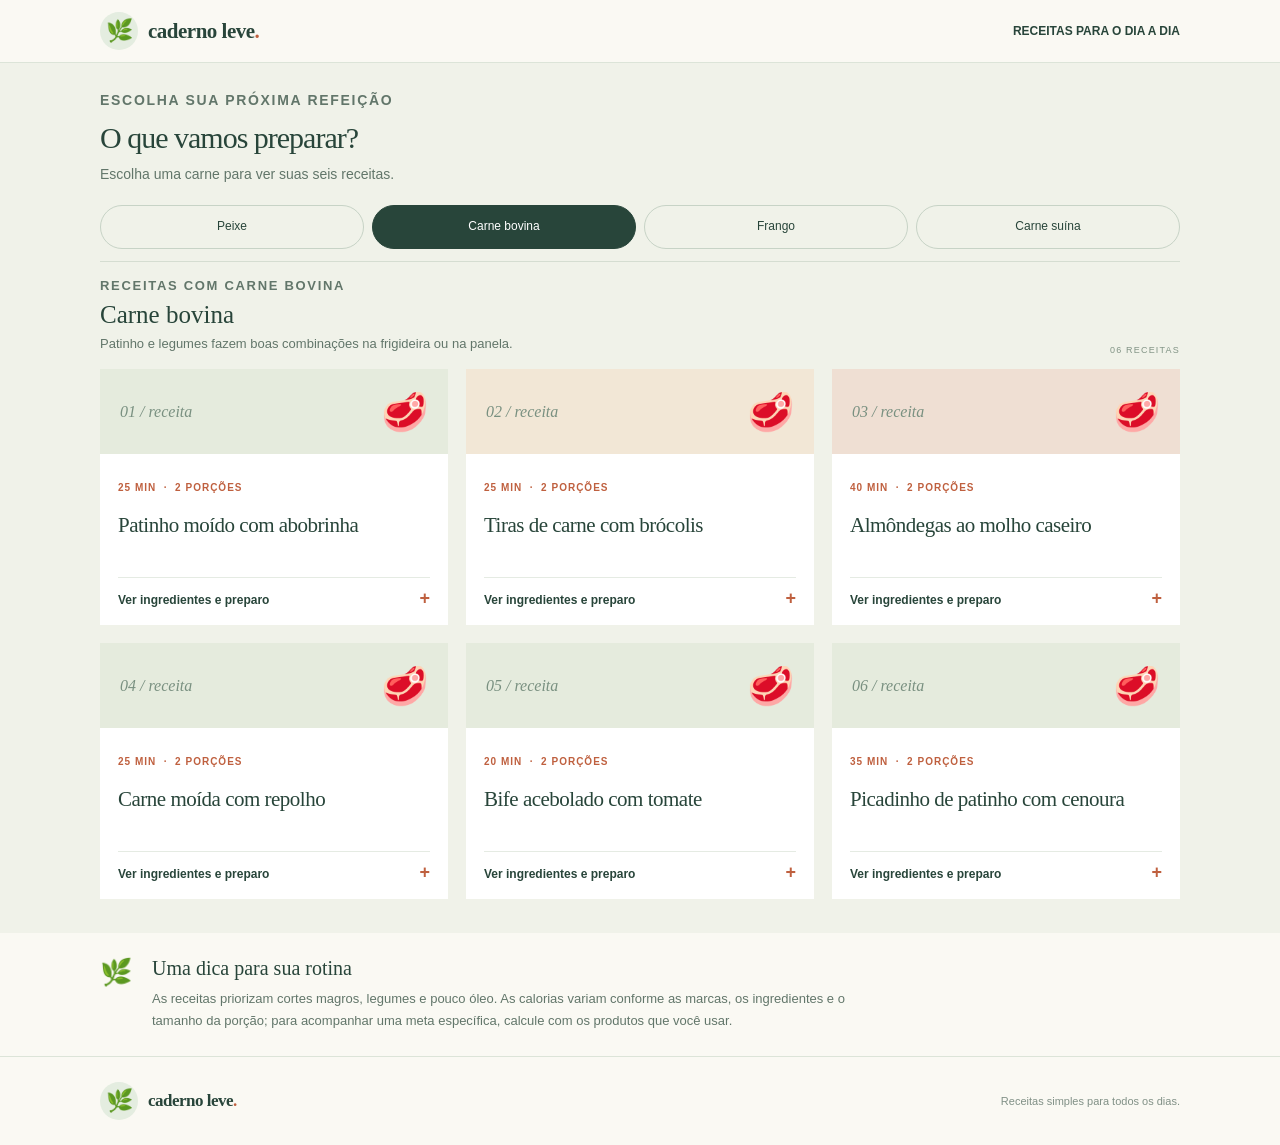
==== boi.html @ a043e78c "Add files via upload" ====
<!DOCTYPE html>
<html lang="pt-BR">

<head>
    <meta charset="UTF-8">
    <meta name="viewport" content="width=device-width, initial-scale=1">
    <meta name="description" content="Receitas simples e mais leves com carne bovina.">
    <title>Carne bovina | Caderno Leve</title>
    <link rel="stylesheet" href="style.css">
</head>

<body>
    <header class="top">
        <div class="wrap top-inner"><a class="brand" href="index.html"><span class="brand-mark"
                    aria-hidden="true">🌿</span><span>caderno leve<span class="brand-dot">.</span></span></a><span
                class="top-link">RECEITAS PARA O DIA A DIA</span></div>
    </header>
    <main>
        <section class="recipes" id="receitas">
            <div class="wrap">
                <div class="heading-row">
                    <div>
                        <p class="eyebrow">ESCOLHA SUA PRÓXIMA REFEIÇÃO</p>
                        <h2>O que vamos preparar?</h2>
                        <p>Escolha uma carne para ver suas seis receitas.</p>
                    </div>
                </div>
                <nav class="category-nav" aria-label="Categorias de receitas"><a href="index.html">Peixe</a><a
                        href="boi.html" class="active" aria-current="page">Carne bovina</a><a
                        href="frango.html">Frango</a><a href="porco.html">Carne suína</a></nav>
                <div class="category-title">
                    <div>
                        <p class="eyebrow">RECEITAS COM CARNE BOVINA</p>
                        <h3>Carne bovina</h3>
                        <p>Patinho e legumes fazem boas combinações na frigideira ou na panela.</p>
                    </div><small>06 RECEITAS</small>
                </div>
                <div class="grid" id="recipe-grid">
                    <article class="card">
                        <div class="card-visual" aria-hidden="true"><span>01 / receita</span><span>🥩</span></div>
                        <div class="card-content">
                            <p class="meta">25 MIN &nbsp;·&nbsp; 2 PORÇÕES</p>
                            <h4>Patinho moído com abobrinha</h4>
                            <details>
                                <summary>Ver ingredientes e preparo</summary>
                                <div class="detail"><b>Ingredientes</b>
                                    <ul>
                                        <li>300 g de patinho moído</li>
                                        <li>200 g de abobrinha em cubos</li>
                                        <li>100 g de tomate picado</li>
                                        <li>50 g de cebola picada</li>
                                        <li>5 ml de azeite</li>
                                        <li>Alho, sal e cheiro-verde a gosto</li>
                                    </ul><b>Modo de preparo</b>
                                    <p>Refogue cebola e alho no azeite. Adicione a carne e cozinhe até perder a cor
                                        rosada. Junte o tomate e a abobrinha e cozinhe até os legumes ficarem macios.
                                        Finalize com cheiro-verde.</p>
                                </div>
                            </details>
                        </div>
                    </article>
                    <article class="card">
                        <div class="card-visual" aria-hidden="true"><span>02 / receita</span><span>🥩</span></div>
                        <div class="card-content">
                            <p class="meta">25 MIN &nbsp;·&nbsp; 2 PORÇÕES</p>
                            <h4>Tiras de carne com brócolis</h4>
                            <details>
                                <summary>Ver ingredientes e preparo</summary>
                                <div class="detail"><b>Ingredientes</b>
                                    <ul>
                                        <li>300 g de patinho em tiras</li>
                                        <li>200 g de brócolis em floretes</li>
                                        <li>80 g de cebola em tiras</li>
                                        <li>5 ml de azeite</li>
                                        <li>Alho, sal e pimenta a gosto</li>
                                    </ul><b>Modo de preparo</b>
                                    <p>Cozinhe o brócolis rapidamente até ficar macio. Aqueça o azeite e doure a carne
                                        com a cebola e o alho. Junte o brócolis e mexa até tudo aquecer.</p>
                                </div>
                            </details>
                        </div>
                    </article>
                    <article class="card">
                        <div class="card-visual" aria-hidden="true"><span>03 / receita</span><span>🥩</span></div>
                        <div class="card-content">
                            <p class="meta">40 MIN &nbsp;·&nbsp; 2 PORÇÕES</p>
                            <h4>Almôndegas ao molho caseiro</h4>
                            <details>
                                <summary>Ver ingredientes e preparo</summary>
                                <div class="detail"><b>Ingredientes</b>
                                    <ul>
                                        <li>300 g de patinho moído</li>
                                        <li>1 ovo pequeno</li>
                                        <li>20 g de aveia em flocos finos</li>
                                        <li>200 g de tomate picado</li>
                                        <li>50 g de cebola picada</li>
                                        <li>Alho, sal e ervas a gosto</li>
                                    </ul><b>Modo de preparo</b>
                                    <p>Misture carne, ovo, aveia e temperos; modele as almôndegas. Asse a 200 °C por
                                        cerca de 20 a 25 minutos, até estarem cozidas por dentro. Cozinhe tomate, cebola
                                        e alho com um pouco de água para formar um molho e sirva sobre as almôndegas.
                                    </p>
                                </div>
                            </details>
                        </div>
                    </article>
                    <article class="card">
                        <div class="card-visual" aria-hidden="true"><span>04 / receita</span><span>🥩</span></div>
                        <div class="card-content">
                            <p class="meta">25 MIN &nbsp;·&nbsp; 2 PORÇÕES</p>
                            <h4>Carne moída com repolho</h4>
                            <details>
                                <summary>Ver ingredientes e preparo</summary>
                                <div class="detail"><b>Ingredientes</b>
                                    <ul>
                                        <li>300 g de patinho moído</li>
                                        <li>200 g de repolho fatiado</li>
                                        <li>100 g de tomate picado</li>
                                        <li>50 g de cebola</li>
                                        <li>5 ml de azeite</li>
                                        <li>Alho, sal e pimenta a gosto</li>
                                    </ul><b>Modo de preparo</b>
                                    <p>Refogue a cebola e o alho no azeite. Adicione a carne e cozinhe até perder a cor
                                        rosada. Junte o tomate e o repolho e cozinhe até amaciar.</p>
                                </div>
                            </details>
                        </div>
                    </article>
                    <article class="card">
                        <div class="card-visual" aria-hidden="true"><span>05 / receita</span><span>🥩</span></div>
                        <div class="card-content">
                            <p class="meta">20 MIN &nbsp;·&nbsp; 2 PORÇÕES</p>
                            <h4>Bife acebolado com tomate</h4>
                            <details>
                                <summary>Ver ingredientes e preparo</summary>
                                <div class="detail"><b>Ingredientes</b>
                                    <ul>
                                        <li>300 g de patinho em bifes finos</li>
                                        <li>100 g de cebola em rodelas</li>
                                        <li>150 g de tomate em rodelas</li>
                                        <li>5 ml de azeite</li>
                                        <li>Alho, sal e pimenta a gosto</li>
                                    </ul><b>Modo de preparo</b>
                                    <p>Tempere os bifes e doure-os em frigideira com o azeite. Retire, refogue a cebola
                                        e o tomate na mesma frigideira e sirva sobre a carne.</p>
                                </div>
                            </details>
                        </div>
                    </article>
                    <article class="card">
                        <div class="card-visual" aria-hidden="true"><span>06 / receita</span><span>🥩</span></div>
                        <div class="card-content">
                            <p class="meta">35 MIN &nbsp;·&nbsp; 2 PORÇÕES</p>
                            <h4>Picadinho de patinho com cenoura</h4>
                            <details>
                                <summary>Ver ingredientes e preparo</summary>
                                <div class="detail"><b>Ingredientes</b>
                                    <ul>
                                        <li>300 g de patinho em cubos pequenos</li>
                                        <li>200 g de cenoura em cubos</li>
                                        <li>100 g de tomate picado</li>
                                        <li>50 g de cebola</li>
                                        <li>5 ml de azeite</li>
                                        <li>Alho, sal e cheiro-verde a gosto</li>
                                    </ul><b>Modo de preparo</b>
                                    <p>Refogue a cebola e o alho no azeite e doure a carne. Junte o tomate, a cenoura e
                                        água suficiente para cozinhar. Tampe e cozinhe até a carne e a cenoura ficarem
                                        macias; finalize com cheiro-verde.</p>
                                </div>
                            </details>
                        </div>
                    </article>
                </div>
            </div>
        </section>
        <section class="wrap tip">
            <div class="tip-icon" aria-hidden="true">🌿</div>
            <div>
                <h3>Uma dica para sua rotina</h3>
                <p>As receitas priorizam cortes magros, legumes e pouco óleo. As calorias variam conforme as marcas, os
                    ingredientes e o tamanho da porção; para acompanhar uma meta específica, calcule com os produtos que
                    você usar.</p>
            </div>
        </section>
    </main>
    <footer>
        <div class="wrap foot"><a class="brand" href="index.html"><span class="brand-mark"
                    aria-hidden="true">🌿</span><span>caderno leve<span class="brand-dot">.</span></span></a>
            <p>Receitas simples para todos os dias.</p>
        </div>
    </footer>
</body>

</html>
---- style.css ----
:root {
    --ink: #28453a;
    --sub: #62766a;
    --paper: #faf9f3;
    --cream: #f0f2e9;
    --orange: #bf603f;
    --line: #dce4d8
}

* {
    box-sizing: border-box
}

html {
    scroll-behavior: smooth
}

body {
    margin: 0;
    background: var(--paper);
    color: var(--ink);
    font-family: Arial, sans-serif
}

a {
    color: inherit;
    text-decoration: none
}

.wrap {
    width: min(1080px, calc(100% - 40px));
    margin: auto
}

.top {
    border-bottom: 1px solid var(--line)
}

.top-inner {
    min-height: 76px;
    display: flex;
    justify-content: space-between;
    align-items: center;
    gap: 20px
}

.brand {
    display: flex;
    align-items: center;
    gap: 10px;
    font: bold 21px Georgia, serif;
    letter-spacing: -.5px
}

.brand-mark {
    display: grid;
    place-items: center;
    width: 38px;
    height: 38px;
    background: #e4ede0;
    color: #426c54;
    border-radius: 50%;
    font: 22px Georgia
}

.brand-dot {
    color: var(--orange)
}

.top-link {
    font-size: 12px;
    font-weight: bold
}

.hero {
    display: grid;
    grid-template-columns: 1.15fr .85fr;
    align-items: center;
    gap: 50px;
    padding: 65px 0
}

.eyebrow {
    color: var(--orange);
    font-weight: bold;
    letter-spacing: 1.7px;
    font-size: 10px
}

.hero h1 {
    font: normal clamp(43px, 5vw, 65px)/1.08 Georgia, serif;
    letter-spacing: -2px;
    margin: 20px 0
}

.hero h1 em {
    color: var(--orange);
    font-weight: normal
}

.hero p:not(.eyebrow) {
    color: var(--sub);
    font-size: 15px;
    line-height: 1.8;
    max-width: 460px
}

.hero-link {
    display: inline-block;
    background: var(--ink);
    color: white;
    padding: 16px 19px;
    margin-top: 16px;
    font-weight: bold;
    font-size: 12px
}

.hero-art {
    background: #e5ece0;
    min-height: 270px;
    display: flex;
    flex-direction: column;
    align-items: center;
    justify-content: center;
    position: relative
}

.hero-art span {
    font-size: 80px
}

.hero-art p {
    font: italic 18px Georgia, serif !important;
    color: var(--ink) !important
}

.hero-art small {
    position: absolute;
    top: 19px;
    left: 20px;
    font-size: 9px;
    letter-spacing: 1.2px;
    color: #718477
}

.recipes {
    background: var(--cream);
    padding: 65px 0 80px
}

.heading-row {
    display: flex;
    justify-content: space-between;
    align-items: end;
    gap: 20px
}

.heading-row h2 {
    font: normal 38px Georgia, serif;
    letter-spacing: -1px;
    margin: 14px 0
}

.heading-row p {
    color: var(--sub);
    font-size: 14px;
    line-height: 1.7;
    margin: 0
}

.category-nav {
    display: flex;
    gap: 8px;
    flex-wrap: wrap;
    margin: 30px 0 35px
}

.category-nav a {
    padding: 12px 16px;
    border: 1px solid #c7d3c6;
    font-size: 12px;
    border-radius: 2px
}

.category-nav a:hover,
.category-nav a.active {
    background: var(--ink);
    color: #fff;
    border-color: var(--ink)
}

.category-title {
    border-top: 1px solid #d5ddd1;
    padding-top: 27px;
    display: flex;
    justify-content: space-between;
    gap: 20px;
    align-items: end;
    margin-bottom: 20px
}

.category-title h3 {
    font: normal 29px Georgia, serif;
    margin: 8px 0
}

.category-title p {
    font-size: 13px;
    color: var(--sub);
    margin: 0;
    line-height: 1.6
}

.category-title small {
    font-size: 9px;
    letter-spacing: 1.2px;
    color: #829486;
    white-space: nowrap
}

.grid {
    display: grid;
    grid-template-columns: repeat(3, 1fr);
    gap: 18px
}

.card {
    background: white;
    display: flex;
    flex-direction: column
}

.card-visual {
    height: 120px;
    background: #e5ebdd;
    display: flex;
    justify-content: space-between;
    align-items: center;
    padding: 20px
}

.card:nth-child(2) .card-visual {
    background: #f2e7d6
}

.card:nth-child(3) .card-visual {
    background: #efdfd3
}

.card-visual span:first-child {
    font: italic 16px Georgia;
    color: #799080
}

.card-visual span:last-child {
    font-size: 48px
}

.card-content {
    padding: 23px;
    display: flex;
    flex-direction: column;
    flex: 1
}

.meta {
    color: var(--orange);
    font-size: 10px;
    font-weight: bold;
    letter-spacing: 1px
}

.card h4 {
    font: normal 23px/1.2 Georgia, serif;
    letter-spacing: -.5px;
    margin: 15px 0 20px;
    min-height: 55px
}

.card details {
    border-top: 1px solid #e5ebe3;
    padding-top: 15px;
    margin-top: auto
}

.card summary {
    cursor: pointer;
    list-style: none;
    font-size: 12px;
    font-weight: bold
}

.card summary::-webkit-details-marker {
    display: none
}

.card summary:after {
    content: ' +';
    float: right;
    color: var(--orange);
    font-size: 18px;
    line-height: 10px
}

.card details[open] summary:after {
    content: ' −'
}

.detail {
    font-size: 13px;
    line-height: 1.65;
    color: #62746a;
    padding-top: 18px
}

.detail b {
    color: var(--ink)
}

.detail ul {
    padding-left: 18px
}

.tip {
    padding: 48px 0;
    display: flex;
    gap: 20px;
    align-items: start
}

.tip-icon {
    font-size: 26px
}

.tip h3 {
    font: normal 25px Georgia;
    margin: 0 0 8px
}

.tip p {
    font-size: 13px;
    color: var(--sub);
    line-height: 1.7;
    margin: 0;
    max-width: 720px
}

footer {
    border-top: 1px solid var(--line)
}

.foot {
    padding: 25px 0;
    display: flex;
    align-items: center;
    justify-content: space-between;
    gap: 12px
}

.foot p {
    font-size: 11px;
    color: #809086
}

.foot .brand {
    font-size: 17px
}

a:focus-visible,
summary:focus-visible {
    outline: 3px solid var(--orange);
    outline-offset: 3px
}

@media(max-width:760px) {
    .hero {
        grid-template-columns: 1fr;
        gap: 24px;
        padding: 45px 0
    }

    .hero-art {
        min-height: 190px
    }

    .hero-art span {
        font-size: 58px
    }

    .grid {
        grid-template-columns: repeat(2, 1fr)
    }

    .heading-row h2 {
        font-size: 32px
    }
}

@media(max-width:520px) {
    .wrap {
        width: calc(100% - 32px)
    }

    .brand {
        font-size: 18px
    }

    .top-link {
        font-size: 11px
    }

    .hero h1 {
        font-size: 43px
    }

    .grid {
        grid-template-columns: 1fr
    }

    .card h4 {
        min-height: 0
    }

    .category-title small {
        display: none
    }

    .foot {
        align-items: start;
        flex-direction: column
    }

    .recipes {
        padding: 50px 0
    }
}

/* Navegação compacta: categorias e receitas ficam no começo da página. */
.recipes {
    padding: 26px 0 34px
}

.heading-row h2 {
    font-size: 30px;
    margin: 8px 0
}

.category-nav {
    margin: 18px 0 12px
}

.category-title {
    padding-top: 14px;
    margin-bottom: 14px
}

.category-title h3 {
    font-size: 25px;
    margin: 5px 0
}

.page-links {
    display: flex;
    justify-content: space-between;
    gap: 12px;
    margin: 0 0 14px;
    font-size: 11px;
    font-weight: bold
}

.page-links a {
    padding: 6px 0
}

.carousel-controls {
    display: flex;
    justify-content: flex-end;
    margin-bottom: 14px
}

.carousel-controls>div {
    display: flex;
    gap: 12px;
    align-items: center
}

.carousel-controls button {
    border: 1px solid #c7d3c6;
    background: #fff;
    color: var(--ink);
    padding: 10px 12px;
    cursor: pointer;
    font: 700 12px Arial, sans-serif
}

.carousel-controls button:hover:not(:disabled) {
    background: var(--ink);
    color: #fff
}

.carousel-controls button:disabled {
    opacity: .4;
    cursor: default
}

.carousel-controls span {
    font-size: 11px;
    color: var(--sub);
    min-width: 52px;
    text-align: center
}

.card[hidden] {
    display: none
}

.card-visual {
    height: 85px
}

.card-visual span:last-child {
    font-size: 38px
}

.card-content {
    padding: 18px
}

.card h4 {
    font-size: 21px;
    margin: 10px 0 16px;
    min-height: 48px
}

.tip {
    padding: 24px 0
}

.tip h3 {
    font-size: 20px
}

.top-inner {
    min-height: 62px
}

@media(max-width:520px) {
    .top-link {
        display: none
    }

    .recipes {
        padding: 20px 0 28px
    }

    .heading-row h2 {
        font-size: 27px
    }

    .category-nav {
        gap: 6px
    }

    .category-nav a {
        padding: 9px 11px
    }

    .carousel-controls {
        justify-content: flex-start
    }

    .card h4 {
        min-height: 0
    }

    .card-visual {
        height: 70px
    }

    .tip {
        padding: 20px 0
    }
}

/* Botões de categorias de tamanhos iguais em qualquer tela. */
.category-nav {
    display: grid;
    grid-template-columns: repeat(4, minmax(0, 1fr));
    gap: 8px
}

.category-nav a {
    display: flex;
    align-items: center;
    justify-content: center;
    text-align: center;
    min-width: 0;
    min-height: 44px;
    padding: 10px 8px;
    line-height: 1.25
}

.page-links {
    display: grid;
    grid-template-columns: repeat(2, minmax(0, 1fr));
    gap: 8px
}

.page-links a {
    display: flex;
    align-items: center;
    justify-content: center;
    min-height: 40px;
    border: 1px solid #c7d3c6;
    text-align: center;
    padding: 8px 6px;
    font-size: 12px
}

.page-links a:hover {
    background: var(--ink);
    color: #fff
}

.grid .card {
    display: flex
}

.grid .card[hidden] {
    display: none
}

@media(max-width:520px) {
    .category-nav {
        grid-template-columns: repeat(2, minmax(0, 1fr))
    }

    .category-nav a {
        min-height: 42px
    }

    .page-links a {
        font-size: 11px
    }
}

/* Categorias com cantos arredondados. */
.category-nav a {
    border-radius: 999px
}
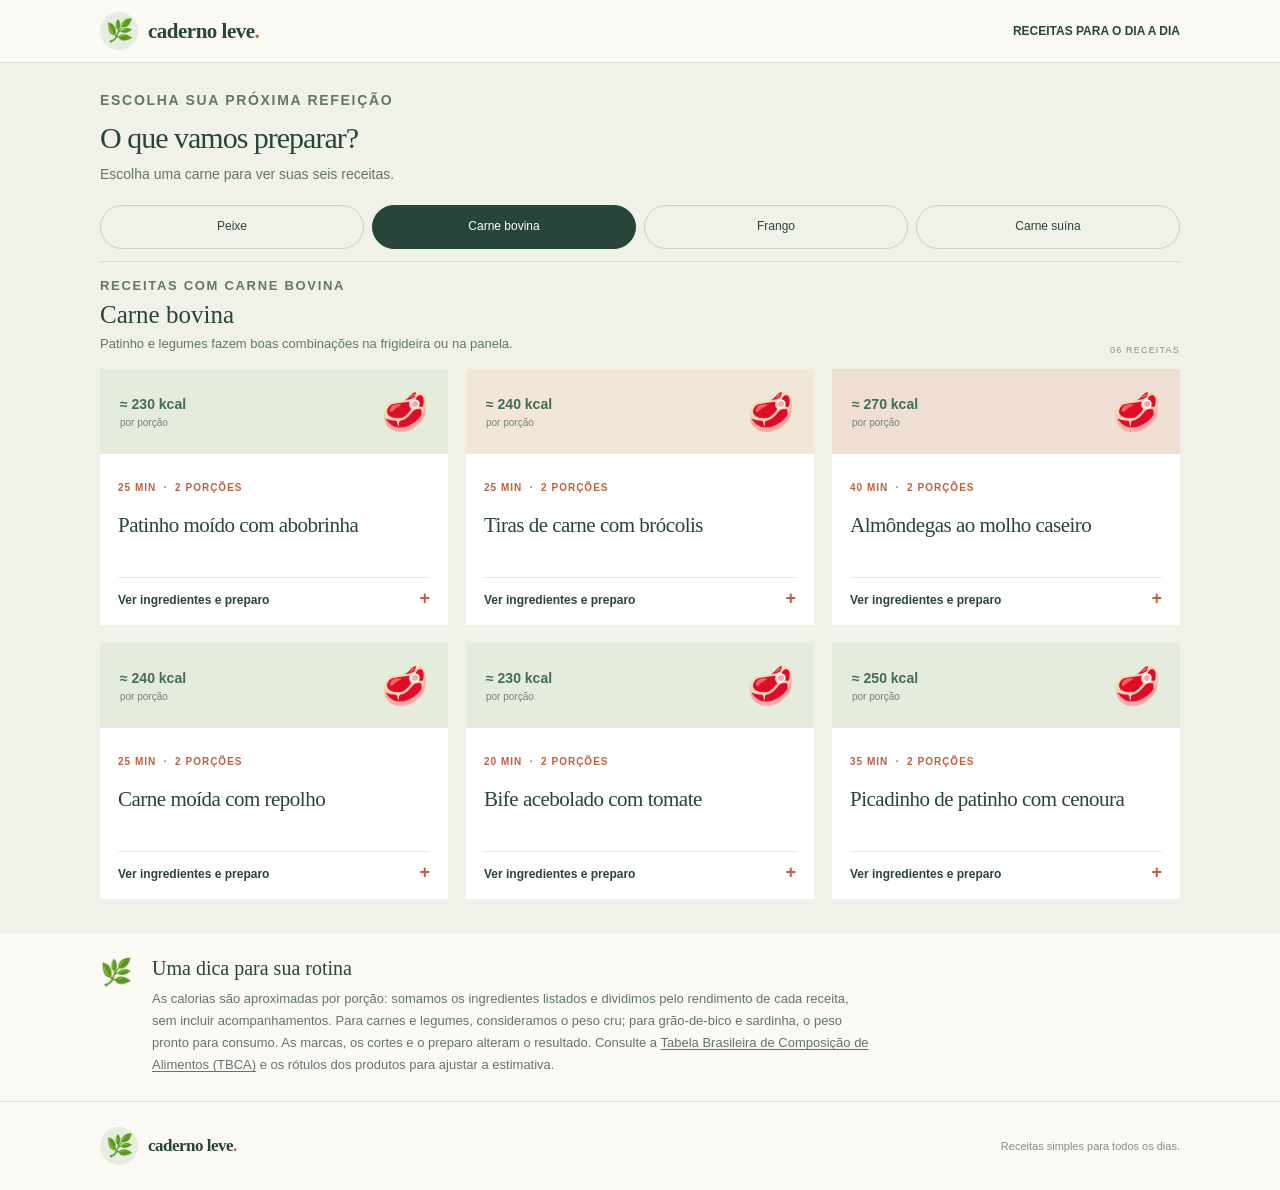
==== commit 84ed5b90: "atualizacao dos arquivos" ====
--- a/boi.html
+++ b/boi.html
@@ -1,194 +1,4 @@
-<!DOCTYPE html>
-<html lang="pt-BR">
-
-<head>
-    <meta charset="UTF-8">
-    <meta name="viewport" content="width=device-width, initial-scale=1">
-    <meta name="description" content="Receitas simples e mais leves com carne bovina.">
-    <title>Carne bovina | Caderno Leve</title>
-    <link rel="stylesheet" href="style.css">
-</head>
-
-<body>
-    <header class="top">
-        <div class="wrap top-inner"><a class="brand" href="index.html"><span class="brand-mark"
-                    aria-hidden="true">🌿</span><span>caderno leve<span class="brand-dot">.</span></span></a><span
-                class="top-link">RECEITAS PARA O DIA A DIA</span></div>
-    </header>
-    <main>
-        <section class="recipes" id="receitas">
-            <div class="wrap">
-                <div class="heading-row">
-                    <div>
-                        <p class="eyebrow">ESCOLHA SUA PRÓXIMA REFEIÇÃO</p>
-                        <h2>O que vamos preparar?</h2>
-                        <p>Escolha uma carne para ver suas seis receitas.</p>
-                    </div>
-                </div>
-                <nav class="category-nav" aria-label="Categorias de receitas"><a href="index.html">Peixe</a><a
-                        href="boi.html" class="active" aria-current="page">Carne bovina</a><a
-                        href="frango.html">Frango</a><a href="porco.html">Carne suína</a></nav>
-                <div class="category-title">
-                    <div>
-                        <p class="eyebrow">RECEITAS COM CARNE BOVINA</p>
-                        <h3>Carne bovina</h3>
-                        <p>Patinho e legumes fazem boas combinações na frigideira ou na panela.</p>
-                    </div><small>06 RECEITAS</small>
-                </div>
-                <div class="grid" id="recipe-grid">
-                    <article class="card">
-                        <div class="card-visual" aria-hidden="true"><span>01 / receita</span><span>🥩</span></div>
-                        <div class="card-content">
-                            <p class="meta">25 MIN &nbsp;·&nbsp; 2 PORÇÕES</p>
-                            <h4>Patinho moído com abobrinha</h4>
-                            <details>
-                                <summary>Ver ingredientes e preparo</summary>
-                                <div class="detail"><b>Ingredientes</b>
-                                    <ul>
-                                        <li>300 g de patinho moído</li>
-                                        <li>200 g de abobrinha em cubos</li>
-                                        <li>100 g de tomate picado</li>
-                                        <li>50 g de cebola picada</li>
-                                        <li>5 ml de azeite</li>
-                                        <li>Alho, sal e cheiro-verde a gosto</li>
-                                    </ul><b>Modo de preparo</b>
-                                    <p>Refogue cebola e alho no azeite. Adicione a carne e cozinhe até perder a cor
-                                        rosada. Junte o tomate e a abobrinha e cozinhe até os legumes ficarem macios.
-                                        Finalize com cheiro-verde.</p>
-                                </div>
-                            </details>
-                        </div>
-                    </article>
-                    <article class="card">
-                        <div class="card-visual" aria-hidden="true"><span>02 / receita</span><span>🥩</span></div>
-                        <div class="card-content">
-                            <p class="meta">25 MIN &nbsp;·&nbsp; 2 PORÇÕES</p>
-                            <h4>Tiras de carne com brócolis</h4>
-                            <details>
-                                <summary>Ver ingredientes e preparo</summary>
-                                <div class="detail"><b>Ingredientes</b>
-                                    <ul>
-                                        <li>300 g de patinho em tiras</li>
-                                        <li>200 g de brócolis em floretes</li>
-                                        <li>80 g de cebola em tiras</li>
-                                        <li>5 ml de azeite</li>
-                                        <li>Alho, sal e pimenta a gosto</li>
-                                    </ul><b>Modo de preparo</b>
-                                    <p>Cozinhe o brócolis rapidamente até ficar macio. Aqueça o azeite e doure a carne
-                                        com a cebola e o alho. Junte o brócolis e mexa até tudo aquecer.</p>
-                                </div>
-                            </details>
-                        </div>
-                    </article>
-                    <article class="card">
-                        <div class="card-visual" aria-hidden="true"><span>03 / receita</span><span>🥩</span></div>
-                        <div class="card-content">
-                            <p class="meta">40 MIN &nbsp;·&nbsp; 2 PORÇÕES</p>
-                            <h4>Almôndegas ao molho caseiro</h4>
-                            <details>
-                                <summary>Ver ingredientes e preparo</summary>
-                                <div class="detail"><b>Ingredientes</b>
-                                    <ul>
-                                        <li>300 g de patinho moído</li>
-                                        <li>1 ovo pequeno</li>
-                                        <li>20 g de aveia em flocos finos</li>
-                                        <li>200 g de tomate picado</li>
-                                        <li>50 g de cebola picada</li>
-                                        <li>Alho, sal e ervas a gosto</li>
-                                    </ul><b>Modo de preparo</b>
-                                    <p>Misture carne, ovo, aveia e temperos; modele as almôndegas. Asse a 200 °C por
-                                        cerca de 20 a 25 minutos, até estarem cozidas por dentro. Cozinhe tomate, cebola
-                                        e alho com um pouco de água para formar um molho e sirva sobre as almôndegas.
-                                    </p>
-                                </div>
-                            </details>
-                        </div>
-                    </article>
-                    <article class="card">
-                        <div class="card-visual" aria-hidden="true"><span>04 / receita</span><span>🥩</span></div>
-                        <div class="card-content">
-                            <p class="meta">25 MIN &nbsp;·&nbsp; 2 PORÇÕES</p>
-                            <h4>Carne moída com repolho</h4>
-                            <details>
-                                <summary>Ver ingredientes e preparo</summary>
-                                <div class="detail"><b>Ingredientes</b>
-                                    <ul>
-                                        <li>300 g de patinho moído</li>
-                                        <li>200 g de repolho fatiado</li>
-                                        <li>100 g de tomate picado</li>
-                                        <li>50 g de cebola</li>
-                                        <li>5 ml de azeite</li>
-                                        <li>Alho, sal e pimenta a gosto</li>
-                                    </ul><b>Modo de preparo</b>
-                                    <p>Refogue a cebola e o alho no azeite. Adicione a carne e cozinhe até perder a cor
-                                        rosada. Junte o tomate e o repolho e cozinhe até amaciar.</p>
-                                </div>
-                            </details>
-                        </div>
-                    </article>
-                    <article class="card">
-                        <div class="card-visual" aria-hidden="true"><span>05 / receita</span><span>🥩</span></div>
-                        <div class="card-content">
-                            <p class="meta">20 MIN &nbsp;·&nbsp; 2 PORÇÕES</p>
-                            <h4>Bife acebolado com tomate</h4>
-                            <details>
-                                <summary>Ver ingredientes e preparo</summary>
-                                <div class="detail"><b>Ingredientes</b>
-                                    <ul>
-                                        <li>300 g de patinho em bifes finos</li>
-                                        <li>100 g de cebola em rodelas</li>
-                                        <li>150 g de tomate em rodelas</li>
-                                        <li>5 ml de azeite</li>
-                                        <li>Alho, sal e pimenta a gosto</li>
-                                    </ul><b>Modo de preparo</b>
-                                    <p>Tempere os bifes e doure-os em frigideira com o azeite. Retire, refogue a cebola
-                                        e o tomate na mesma frigideira e sirva sobre a carne.</p>
-                                </div>
-                            </details>
-                        </div>
-                    </article>
-                    <article class="card">
-                        <div class="card-visual" aria-hidden="true"><span>06 / receita</span><span>🥩</span></div>
-                        <div class="card-content">
-                            <p class="meta">35 MIN &nbsp;·&nbsp; 2 PORÇÕES</p>
-                            <h4>Picadinho de patinho com cenoura</h4>
-                            <details>
-                                <summary>Ver ingredientes e preparo</summary>
-                                <div class="detail"><b>Ingredientes</b>
-                                    <ul>
-                                        <li>300 g de patinho em cubos pequenos</li>
-                                        <li>200 g de cenoura em cubos</li>
-                                        <li>100 g de tomate picado</li>
-                                        <li>50 g de cebola</li>
-                                        <li>5 ml de azeite</li>
-                                        <li>Alho, sal e cheiro-verde a gosto</li>
-                                    </ul><b>Modo de preparo</b>
-                                    <p>Refogue a cebola e o alho no azeite e doure a carne. Junte o tomate, a cenoura e
-                                        água suficiente para cozinhar. Tampe e cozinhe até a carne e a cenoura ficarem
-                                        macias; finalize com cheiro-verde.</p>
-                                </div>
-                            </details>
-                        </div>
-                    </article>
-                </div>
-            </div>
-        </section>
-        <section class="wrap tip">
-            <div class="tip-icon" aria-hidden="true">🌿</div>
-            <div>
-                <h3>Uma dica para sua rotina</h3>
-                <p>As receitas priorizam cortes magros, legumes e pouco óleo. As calorias variam conforme as marcas, os
-                    ingredientes e o tamanho da porção; para acompanhar uma meta específica, calcule com os produtos que
-                    você usar.</p>
-            </div>
-        </section>
-    </main>
-    <footer>
-        <div class="wrap foot"><a class="brand" href="index.html"><span class="brand-mark"
-                    aria-hidden="true">🌿</span><span>caderno leve<span class="brand-dot">.</span></span></a>
-            <p>Receitas simples para todos os dias.</p>
-        </div>
-    </footer>
-</body>
-
-</html>+<!DOCTYPE html><html lang="pt-BR"><head><meta charset="UTF-8"><meta name="viewport" content="width=device-width, initial-scale=1"><meta name="description" content="Receitas simples e mais leves com carne bovina."><title>Carne bovina | Caderno Leve</title><link rel="stylesheet" href="style.css"></head><body>
+<header class="top"><div class="wrap top-inner"><a class="brand" href="index.html"><span class="brand-mark" aria-hidden="true">🌿</span><span>caderno leve<span class="brand-dot">.</span></span></a><span class="top-link">RECEITAS PARA O DIA A DIA</span></div></header>
+<main><section class="recipes" id="receitas"><div class="wrap"><div class="heading-row"><div><p class="eyebrow">ESCOLHA SUA PRÓXIMA REFEIÇÃO</p><h2>O que vamos preparar?</h2><p>Escolha uma carne para ver suas seis receitas.</p></div></div><nav class="category-nav" aria-label="Categorias de receitas"><a href="peixe.html">Peixe</a><a href="boi.html" class="active" aria-current="page">Carne bovina</a><a href="frango.html">Frango</a><a href="porco.html">Carne suína</a></nav><div class="category-title"><div><p class="eyebrow">RECEITAS COM CARNE BOVINA</p><h3>Carne bovina</h3><p>Patinho e legumes fazem boas combinações na frigideira ou na panela.</p></div><small>06 RECEITAS</small></div><div class="grid" id="recipe-grid"><article class="card"><div class="card-visual"><span class="calorie">≈ 230 kcal <small>por porção</small></span><span aria-hidden="true">🥩</span></div><div class="card-content"><p class="meta">25 MIN &nbsp;·&nbsp; 2 PORÇÕES</p><h4>Patinho moído com abobrinha</h4><details><summary>Ver ingredientes e preparo</summary><div class="detail"><b>Ingredientes</b><ul><li>300 g de patinho moído</li><li>200 g de abobrinha em cubos</li><li>100 g de tomate picado</li><li>50 g de cebola picada</li><li>5 ml de azeite</li><li>Alho, sal e cheiro-verde a gosto</li></ul><b>Modo de preparo</b><p>Refogue cebola e alho no azeite. Adicione a carne e cozinhe até perder a cor rosada. Junte o tomate e a abobrinha e cozinhe até os legumes ficarem macios. Finalize com cheiro-verde.</p></div></details></div></article><article class="card"><div class="card-visual"><span class="calorie">≈ 240 kcal <small>por porção</small></span><span aria-hidden="true">🥩</span></div><div class="card-content"><p class="meta">25 MIN &nbsp;·&nbsp; 2 PORÇÕES</p><h4>Tiras de carne com brócolis</h4><details><summary>Ver ingredientes e preparo</summary><div class="detail"><b>Ingredientes</b><ul><li>300 g de patinho em tiras</li><li>200 g de brócolis em floretes</li><li>80 g de cebola em tiras</li><li>5 ml de azeite</li><li>Alho, sal e pimenta a gosto</li></ul><b>Modo de preparo</b><p>Cozinhe o brócolis rapidamente até ficar macio. Aqueça o azeite e doure a carne com a cebola e o alho. Junte o brócolis e mexa até tudo aquecer.</p></div></details></div></article><article class="card"><div class="card-visual"><span class="calorie">≈ 270 kcal <small>por porção</small></span><span aria-hidden="true">🥩</span></div><div class="card-content"><p class="meta">40 MIN &nbsp;·&nbsp; 2 PORÇÕES</p><h4>Almôndegas ao molho caseiro</h4><details><summary>Ver ingredientes e preparo</summary><div class="detail"><b>Ingredientes</b><ul><li>300 g de patinho moído</li><li>1 ovo pequeno</li><li>20 g de aveia em flocos finos</li><li>200 g de tomate picado</li><li>50 g de cebola picada</li><li>Alho, sal e ervas a gosto</li></ul><b>Modo de preparo</b><p>Misture carne, ovo, aveia e temperos; modele as almôndegas. Asse a 200 °C por cerca de 20 a 25 minutos, até estarem cozidas por dentro. Cozinhe tomate, cebola e alho com um pouco de água para formar um molho e sirva sobre as almôndegas.</p></div></details></div></article><article class="card"><div class="card-visual"><span class="calorie">≈ 240 kcal <small>por porção</small></span><span aria-hidden="true">🥩</span></div><div class="card-content"><p class="meta">25 MIN &nbsp;·&nbsp; 2 PORÇÕES</p><h4>Carne moída com repolho</h4><details><summary>Ver ingredientes e preparo</summary><div class="detail"><b>Ingredientes</b><ul><li>300 g de patinho moído</li><li>200 g de repolho fatiado</li><li>100 g de tomate picado</li><li>50 g de cebola</li><li>5 ml de azeite</li><li>Alho, sal e pimenta a gosto</li></ul><b>Modo de preparo</b><p>Refogue a cebola e o alho no azeite. Adicione a carne e cozinhe até perder a cor rosada. Junte o tomate e o repolho e cozinhe até amaciar.</p></div></details></div></article><article class="card"><div class="card-visual"><span class="calorie">≈ 230 kcal <small>por porção</small></span><span aria-hidden="true">🥩</span></div><div class="card-content"><p class="meta">20 MIN &nbsp;·&nbsp; 2 PORÇÕES</p><h4>Bife acebolado com tomate</h4><details><summary>Ver ingredientes e preparo</summary><div class="detail"><b>Ingredientes</b><ul><li>300 g de patinho em bifes finos</li><li>100 g de cebola em rodelas</li><li>150 g de tomate em rodelas</li><li>5 ml de azeite</li><li>Alho, sal e pimenta a gosto</li></ul><b>Modo de preparo</b><p>Tempere os bifes e doure-os em frigideira com o azeite. Retire, refogue a cebola e o tomate na mesma frigideira e sirva sobre a carne.</p></div></details></div></article><article class="card"><div class="card-visual"><span class="calorie">≈ 250 kcal <small>por porção</small></span><span aria-hidden="true">🥩</span></div><div class="card-content"><p class="meta">35 MIN &nbsp;·&nbsp; 2 PORÇÕES</p><h4>Picadinho de patinho com cenoura</h4><details><summary>Ver ingredientes e preparo</summary><div class="detail"><b>Ingredientes</b><ul><li>300 g de patinho em cubos pequenos</li><li>200 g de cenoura em cubos</li><li>100 g de tomate picado</li><li>50 g de cebola</li><li>5 ml de azeite</li><li>Alho, sal e cheiro-verde a gosto</li></ul><b>Modo de preparo</b><p>Refogue a cebola e o alho no azeite e doure a carne. Junte o tomate, a cenoura e água suficiente para cozinhar. Tampe e cozinhe até a carne e a cenoura ficarem macias; finalize com cheiro-verde.</p></div></details></div></article></div></div></section>
+<section class="wrap tip"><div class="tip-icon" aria-hidden="true">🌿</div><div><h3>Uma dica para sua rotina</h3><p>As calorias são aproximadas por porção: somamos os ingredientes listados e dividimos pelo rendimento de cada receita, sem incluir acompanhamentos. Para carnes e legumes, consideramos o peso cru; para grão-de-bico e sardinha, o peso pronto para consumo. As marcas, os cortes e o preparo alteram o resultado. Consulte a <a href="https://www.tbca.net.br/" target="_blank" rel="noopener noreferrer">Tabela Brasileira de Composição de Alimentos (TBCA)</a> e os rótulos dos produtos para ajustar a estimativa.</p></div></section></main><footer><div class="wrap foot"><a class="brand" href="index.html"><span class="brand-mark" aria-hidden="true">🌿</span><span>caderno leve<span class="brand-dot">.</span></span></a><p>Receitas simples para todos os dias.</p></div></footer></body></html>
--- a/style.css
+++ b/style.css
@@ -1,650 +1,17 @@
-:root {
-    --ink: #28453a;
-    --sub: #62766a;
-    --paper: #faf9f3;
-    --cream: #f0f2e9;
-    --orange: #bf603f;
-    --line: #dce4d8
-}
 
-* {
-    box-sizing: border-box
-}
-
-html {
-    scroll-behavior: smooth
-}
-
-body {
-    margin: 0;
-    background: var(--paper);
-    color: var(--ink);
-    font-family: Arial, sans-serif
-}
-
-a {
-    color: inherit;
-    text-decoration: none
-}
-
-.wrap {
-    width: min(1080px, calc(100% - 40px));
-    margin: auto
-}
-
-.top {
-    border-bottom: 1px solid var(--line)
-}
-
-.top-inner {
-    min-height: 76px;
-    display: flex;
-    justify-content: space-between;
-    align-items: center;
-    gap: 20px
-}
-
-.brand {
-    display: flex;
-    align-items: center;
-    gap: 10px;
-    font: bold 21px Georgia, serif;
-    letter-spacing: -.5px
-}
-
-.brand-mark {
-    display: grid;
-    place-items: center;
-    width: 38px;
-    height: 38px;
-    background: #e4ede0;
-    color: #426c54;
-    border-radius: 50%;
-    font: 22px Georgia
-}
-
-.brand-dot {
-    color: var(--orange)
-}
-
-.top-link {
-    font-size: 12px;
-    font-weight: bold
-}
-
-.hero {
-    display: grid;
-    grid-template-columns: 1.15fr .85fr;
-    align-items: center;
-    gap: 50px;
-    padding: 65px 0
-}
-
-.eyebrow {
-    color: var(--orange);
-    font-weight: bold;
-    letter-spacing: 1.7px;
-    font-size: 10px
-}
-
-.hero h1 {
-    font: normal clamp(43px, 5vw, 65px)/1.08 Georgia, serif;
-    letter-spacing: -2px;
-    margin: 20px 0
-}
-
-.hero h1 em {
-    color: var(--orange);
-    font-weight: normal
-}
-
-.hero p:not(.eyebrow) {
-    color: var(--sub);
-    font-size: 15px;
-    line-height: 1.8;
-    max-width: 460px
-}
-
-.hero-link {
-    display: inline-block;
-    background: var(--ink);
-    color: white;
-    padding: 16px 19px;
-    margin-top: 16px;
-    font-weight: bold;
-    font-size: 12px
-}
-
-.hero-art {
-    background: #e5ece0;
-    min-height: 270px;
-    display: flex;
-    flex-direction: column;
-    align-items: center;
-    justify-content: center;
-    position: relative
-}
-
-.hero-art span {
-    font-size: 80px
-}
-
-.hero-art p {
-    font: italic 18px Georgia, serif !important;
-    color: var(--ink) !important
-}
-
-.hero-art small {
-    position: absolute;
-    top: 19px;
-    left: 20px;
-    font-size: 9px;
-    letter-spacing: 1.2px;
-    color: #718477
-}
-
-.recipes {
-    background: var(--cream);
-    padding: 65px 0 80px
-}
-
-.heading-row {
-    display: flex;
-    justify-content: space-between;
-    align-items: end;
-    gap: 20px
-}
-
-.heading-row h2 {
-    font: normal 38px Georgia, serif;
-    letter-spacing: -1px;
-    margin: 14px 0
-}
-
-.heading-row p {
-    color: var(--sub);
-    font-size: 14px;
-    line-height: 1.7;
-    margin: 0
-}
-
-.category-nav {
-    display: flex;
-    gap: 8px;
-    flex-wrap: wrap;
-    margin: 30px 0 35px
-}
-
-.category-nav a {
-    padding: 12px 16px;
-    border: 1px solid #c7d3c6;
-    font-size: 12px;
-    border-radius: 2px
-}
-
-.category-nav a:hover,
-.category-nav a.active {
-    background: var(--ink);
-    color: #fff;
-    border-color: var(--ink)
-}
-
-.category-title {
-    border-top: 1px solid #d5ddd1;
-    padding-top: 27px;
-    display: flex;
-    justify-content: space-between;
-    gap: 20px;
-    align-items: end;
-    margin-bottom: 20px
-}
-
-.category-title h3 {
-    font: normal 29px Georgia, serif;
-    margin: 8px 0
-}
-
-.category-title p {
-    font-size: 13px;
-    color: var(--sub);
-    margin: 0;
-    line-height: 1.6
-}
-
-.category-title small {
-    font-size: 9px;
-    letter-spacing: 1.2px;
-    color: #829486;
-    white-space: nowrap
-}
-
-.grid {
-    display: grid;
-    grid-template-columns: repeat(3, 1fr);
-    gap: 18px
-}
-
-.card {
-    background: white;
-    display: flex;
-    flex-direction: column
-}
-
-.card-visual {
-    height: 120px;
-    background: #e5ebdd;
-    display: flex;
-    justify-content: space-between;
-    align-items: center;
-    padding: 20px
-}
-
-.card:nth-child(2) .card-visual {
-    background: #f2e7d6
-}
-
-.card:nth-child(3) .card-visual {
-    background: #efdfd3
-}
-
-.card-visual span:first-child {
-    font: italic 16px Georgia;
-    color: #799080
-}
-
-.card-visual span:last-child {
-    font-size: 48px
-}
-
-.card-content {
-    padding: 23px;
-    display: flex;
-    flex-direction: column;
-    flex: 1
-}
-
-.meta {
-    color: var(--orange);
-    font-size: 10px;
-    font-weight: bold;
-    letter-spacing: 1px
-}
-
-.card h4 {
-    font: normal 23px/1.2 Georgia, serif;
-    letter-spacing: -.5px;
-    margin: 15px 0 20px;
-    min-height: 55px
-}
-
-.card details {
-    border-top: 1px solid #e5ebe3;
-    padding-top: 15px;
-    margin-top: auto
-}
-
-.card summary {
-    cursor: pointer;
-    list-style: none;
-    font-size: 12px;
-    font-weight: bold
-}
-
-.card summary::-webkit-details-marker {
-    display: none
-}
-
-.card summary:after {
-    content: ' +';
-    float: right;
-    color: var(--orange);
-    font-size: 18px;
-    line-height: 10px
-}
-
-.card details[open] summary:after {
-    content: ' −'
-}
-
-.detail {
-    font-size: 13px;
-    line-height: 1.65;
-    color: #62746a;
-    padding-top: 18px
-}
-
-.detail b {
-    color: var(--ink)
-}
-
-.detail ul {
-    padding-left: 18px
-}
-
-.tip {
-    padding: 48px 0;
-    display: flex;
-    gap: 20px;
-    align-items: start
-}
-
-.tip-icon {
-    font-size: 26px
-}
-
-.tip h3 {
-    font: normal 25px Georgia;
-    margin: 0 0 8px
-}
-
-.tip p {
-    font-size: 13px;
-    color: var(--sub);
-    line-height: 1.7;
-    margin: 0;
-    max-width: 720px
-}
-
-footer {
-    border-top: 1px solid var(--line)
-}
-
-.foot {
-    padding: 25px 0;
-    display: flex;
-    align-items: center;
-    justify-content: space-between;
-    gap: 12px
-}
-
-.foot p {
-    font-size: 11px;
-    color: #809086
-}
-
-.foot .brand {
-    font-size: 17px
-}
-
-a:focus-visible,
-summary:focus-visible {
-    outline: 3px solid var(--orange);
-    outline-offset: 3px
-}
-
-@media(max-width:760px) {
-    .hero {
-        grid-template-columns: 1fr;
-        gap: 24px;
-        padding: 45px 0
-    }
-
-    .hero-art {
-        min-height: 190px
-    }
-
-    .hero-art span {
-        font-size: 58px
-    }
-
-    .grid {
-        grid-template-columns: repeat(2, 1fr)
-    }
-
-    .heading-row h2 {
-        font-size: 32px
-    }
-}
-
-@media(max-width:520px) {
-    .wrap {
-        width: calc(100% - 32px)
-    }
-
-    .brand {
-        font-size: 18px
-    }
-
-    .top-link {
-        font-size: 11px
-    }
-
-    .hero h1 {
-        font-size: 43px
-    }
-
-    .grid {
-        grid-template-columns: 1fr
-    }
-
-    .card h4 {
-        min-height: 0
-    }
-
-    .category-title small {
-        display: none
-    }
-
-    .foot {
-        align-items: start;
-        flex-direction: column
-    }
-
-    .recipes {
-        padding: 50px 0
-    }
-}
+:root{--ink:#28453a;--sub:#62766a;--paper:#faf9f3;--cream:#f0f2e9;--orange:#bf603f;--line:#dce4d8}*{box-sizing:border-box}html{scroll-behavior:smooth}body{margin:0;background:var(--paper);color:var(--ink);font-family:Arial,sans-serif}a{color:inherit;text-decoration:none}.wrap{width:min(1080px,calc(100% - 40px));margin:auto}.top{border-bottom:1px solid var(--line)}.top-inner{min-height:76px;display:flex;justify-content:space-between;align-items:center;gap:20px}.brand{display:flex;align-items:center;gap:10px;font:bold 21px Georgia,serif;letter-spacing:-.5px}.brand-mark{display:grid;place-items:center;width:38px;height:38px;background:#e4ede0;color:#426c54;border-radius:50%;font:22px Georgia}.brand-dot{color:var(--orange)}.top-link{font-size:12px;font-weight:bold}.hero{display:grid;grid-template-columns:1.15fr .85fr;align-items:center;gap:50px;padding:65px 0}.eyebrow{color:var(--orange);font-weight:bold;letter-spacing:1.7px;font-size:10px}.hero h1{font:normal clamp(43px,5vw,65px)/1.08 Georgia,serif;letter-spacing:-2px;margin:20px 0}.hero h1 em{color:var(--orange);font-weight:normal}.hero p:not(.eyebrow){color:var(--sub);font-size:15px;line-height:1.8;max-width:460px}.hero-link{display:inline-block;background:var(--ink);color:white;padding:16px 19px;margin-top:16px;font-weight:bold;font-size:12px}.hero-art{background:#e5ece0;min-height:270px;display:flex;flex-direction:column;align-items:center;justify-content:center;position:relative}.hero-art span{font-size:80px}.hero-art p{font:italic 18px Georgia,serif!important;color:var(--ink)!important}.hero-art small{position:absolute;top:19px;left:20px;font-size:9px;letter-spacing:1.2px;color:#718477}.recipes{background:var(--cream);padding:65px 0 80px}.heading-row{display:flex;justify-content:space-between;align-items:end;gap:20px}.heading-row h2{font:normal 38px Georgia,serif;letter-spacing:-1px;margin:14px 0}.heading-row p{color:var(--sub);font-size:14px;line-height:1.7;margin:0}.category-nav{display:flex;gap:8px;flex-wrap:wrap;margin:30px 0 35px}.category-nav a{padding:12px 16px;border:1px solid #c7d3c6;font-size:12px;border-radius:2px}.category-nav a:hover,.category-nav a.active{background:var(--ink);color:#fff;border-color:var(--ink)}.category-title{border-top:1px solid #d5ddd1;padding-top:27px;display:flex;justify-content:space-between;gap:20px;align-items:end;margin-bottom:20px}.category-title h3{font:normal 29px Georgia,serif;margin:8px 0}.category-title p{font-size:13px;color:var(--sub);margin:0;line-height:1.6}.category-title small{font-size:9px;letter-spacing:1.2px;color:#829486;white-space:nowrap}.grid{display:grid;grid-template-columns:repeat(3,1fr);gap:18px}.card{background:white;display:flex;flex-direction:column}.card-visual{height:120px;background:#e5ebdd;display:flex;justify-content:space-between;align-items:center;padding:20px}.card:nth-child(2) .card-visual{background:#f2e7d6}.card:nth-child(3) .card-visual{background:#efdfd3}.card-visual span:first-child{font:italic 16px Georgia;color:#799080}.card-visual span:last-child{font-size:48px}.card-content{padding:23px;display:flex;flex-direction:column;flex:1}.meta{color:var(--orange);font-size:10px;font-weight:bold;letter-spacing:1px}.card h4{font:normal 23px/1.2 Georgia,serif;letter-spacing:-.5px;margin:15px 0 20px;min-height:55px}.card details{border-top:1px solid #e5ebe3;padding-top:15px;margin-top:auto}.card summary{cursor:pointer;list-style:none;font-size:12px;font-weight:bold}.card summary::-webkit-details-marker{display:none}.card summary:after{content:' +';float:right;color:var(--orange);font-size:18px;line-height:10px}.card details[open] summary:after{content:' −'}.detail{font-size:13px;line-height:1.65;color:#62746a;padding-top:18px}.detail b{color:var(--ink)}.detail ul{padding-left:18px}.tip{padding:48px 0;display:flex;gap:20px;align-items:start}.tip-icon{font-size:26px}.tip h3{font:normal 25px Georgia;margin:0 0 8px}.tip p{font-size:13px;color:var(--sub);line-height:1.7;margin:0;max-width:720px}footer{border-top:1px solid var(--line)}.foot{padding:25px 0;display:flex;align-items:center;justify-content:space-between;gap:12px}.foot p{font-size:11px;color:#809086}.foot .brand{font-size:17px}a:focus-visible,summary:focus-visible{outline:3px solid var(--orange);outline-offset:3px}@media(max-width:760px){.hero{grid-template-columns:1fr;gap:24px;padding:45px 0}.hero-art{min-height:190px}.hero-art span{font-size:58px}.grid{grid-template-columns:repeat(2,1fr)}.heading-row h2{font-size:32px}}@media(max-width:520px){.wrap{width:calc(100% - 32px)}.brand{font-size:18px}.top-link{font-size:11px}.hero h1{font-size:43px}.grid{grid-template-columns:1fr}.card h4{min-height:0}.category-title small{display:none}.foot{align-items:start;flex-direction:column}.recipes{padding:50px 0}}
 
 /* Navegação compacta: categorias e receitas ficam no começo da página. */
-.recipes {
-    padding: 26px 0 34px
-}
-
-.heading-row h2 {
-    font-size: 30px;
-    margin: 8px 0
-}
-
-.category-nav {
-    margin: 18px 0 12px
-}
-
-.category-title {
-    padding-top: 14px;
-    margin-bottom: 14px
-}
-
-.category-title h3 {
-    font-size: 25px;
-    margin: 5px 0
-}
-
-.page-links {
-    display: flex;
-    justify-content: space-between;
-    gap: 12px;
-    margin: 0 0 14px;
-    font-size: 11px;
-    font-weight: bold
-}
-
-.page-links a {
-    padding: 6px 0
-}
-
-.carousel-controls {
-    display: flex;
-    justify-content: flex-end;
-    margin-bottom: 14px
-}
-
-.carousel-controls>div {
-    display: flex;
-    gap: 12px;
-    align-items: center
-}
-
-.carousel-controls button {
-    border: 1px solid #c7d3c6;
-    background: #fff;
-    color: var(--ink);
-    padding: 10px 12px;
-    cursor: pointer;
-    font: 700 12px Arial, sans-serif
-}
-
-.carousel-controls button:hover:not(:disabled) {
-    background: var(--ink);
-    color: #fff
-}
-
-.carousel-controls button:disabled {
-    opacity: .4;
-    cursor: default
-}
-
-.carousel-controls span {
-    font-size: 11px;
-    color: var(--sub);
-    min-width: 52px;
-    text-align: center
-}
-
-.card[hidden] {
-    display: none
-}
-
-.card-visual {
-    height: 85px
-}
-
-.card-visual span:last-child {
-    font-size: 38px
-}
-
-.card-content {
-    padding: 18px
-}
-
-.card h4 {
-    font-size: 21px;
-    margin: 10px 0 16px;
-    min-height: 48px
-}
-
-.tip {
-    padding: 24px 0
-}
-
-.tip h3 {
-    font-size: 20px
-}
-
-.top-inner {
-    min-height: 62px
-}
-
-@media(max-width:520px) {
-    .top-link {
-        display: none
-    }
-
-    .recipes {
-        padding: 20px 0 28px
-    }
-
-    .heading-row h2 {
-        font-size: 27px
-    }
-
-    .category-nav {
-        gap: 6px
-    }
-
-    .category-nav a {
-        padding: 9px 11px
-    }
-
-    .carousel-controls {
-        justify-content: flex-start
-    }
-
-    .card h4 {
-        min-height: 0
-    }
-
-    .card-visual {
-        height: 70px
-    }
-
-    .tip {
-        padding: 20px 0
-    }
-}
+.recipes{padding:26px 0 34px}.heading-row h2{font-size:30px;margin:8px 0}.category-nav{margin:18px 0 12px}.category-title{padding-top:14px;margin-bottom:14px}.category-title h3{font-size:25px;margin:5px 0}.page-links{display:flex;justify-content:space-between;gap:12px;margin:0 0 14px;font-size:11px;font-weight:bold}.page-links a{padding:6px 0}.carousel-controls{display:flex;justify-content:flex-end;margin-bottom:14px}.carousel-controls>div{display:flex;gap:12px;align-items:center}.carousel-controls button{border:1px solid #c7d3c6;background:#fff;color:var(--ink);padding:10px 12px;cursor:pointer;font:700 12px Arial,sans-serif}.carousel-controls button:hover:not(:disabled){background:var(--ink);color:#fff}.carousel-controls button:disabled{opacity:.4;cursor:default}.carousel-controls span{font-size:11px;color:var(--sub);min-width:52px;text-align:center}.card[hidden]{display:none}.card-visual{height:85px}.card-visual span:last-child{font-size:38px}.card-content{padding:18px}.card h4{font-size:21px;margin:10px 0 16px;min-height:48px}.tip{padding:24px 0}.tip h3{font-size:20px}.top-inner{min-height:62px}@media(max-width:520px){.top-link{display:none}.recipes{padding:20px 0 28px}.heading-row h2{font-size:27px}.category-nav{gap:6px}.category-nav a{padding:9px 11px}.carousel-controls{justify-content:flex-start}.card h4{min-height:0}.card-visual{height:70px}.tip{padding:20px 0}}
 
 /* Botões de categorias de tamanhos iguais em qualquer tela. */
-.category-nav {
-    display: grid;
-    grid-template-columns: repeat(4, minmax(0, 1fr));
-    gap: 8px
-}
-
-.category-nav a {
-    display: flex;
-    align-items: center;
-    justify-content: center;
-    text-align: center;
-    min-width: 0;
-    min-height: 44px;
-    padding: 10px 8px;
-    line-height: 1.25
-}
-
-.page-links {
-    display: grid;
-    grid-template-columns: repeat(2, minmax(0, 1fr));
-    gap: 8px
-}
-
-.page-links a {
-    display: flex;
-    align-items: center;
-    justify-content: center;
-    min-height: 40px;
-    border: 1px solid #c7d3c6;
-    text-align: center;
-    padding: 8px 6px;
-    font-size: 12px
-}
-
-.page-links a:hover {
-    background: var(--ink);
-    color: #fff
-}
-
-.grid .card {
-    display: flex
-}
-
-.grid .card[hidden] {
-    display: none
-}
-
-@media(max-width:520px) {
-    .category-nav {
-        grid-template-columns: repeat(2, minmax(0, 1fr))
-    }
-
-    .category-nav a {
-        min-height: 42px
-    }
-
-    .page-links a {
-        font-size: 11px
-    }
-}
+.category-nav{display:grid;grid-template-columns:repeat(4,minmax(0,1fr));gap:8px}.category-nav a{display:flex;align-items:center;justify-content:center;text-align:center;min-width:0;min-height:44px;padding:10px 8px;line-height:1.25}.page-links{display:grid;grid-template-columns:repeat(2,minmax(0,1fr));gap:8px}.page-links a{display:flex;align-items:center;justify-content:center;min-height:40px;border:1px solid #c7d3c6;text-align:center;padding:8px 6px;font-size:12px}.page-links a:hover{background:var(--ink);color:#fff}.grid .card{display:flex}.grid .card[hidden]{display:none}@media(max-width:520px){.category-nav{grid-template-columns:repeat(2,minmax(0,1fr))}.category-nav a{min-height:42px}.page-links a{font-size:11px}}
 
 /* Categorias com cantos arredondados. */
-.category-nav a {
-    border-radius: 999px
-}+.category-nav a{border-radius:999px}
+
+/* Página inicial */
+.home-header-link{font-size:12px;font-weight:bold}.home-header-link span{color:var(--orange);margin-left:6px}.home-hero{display:grid;grid-template-columns:1.05fr .95fr;align-items:center;gap:65px;padding:60px 0}.home-hero h1{font:normal clamp(46px,5.4vw,70px)/1.05 Georgia,serif;letter-spacing:-2.5px;margin:18px 0}.home-hero h1 em{color:var(--orange);font-weight:normal}.home-hero-copy>p:not(.eyebrow):not(.home-small){font-size:15px;line-height:1.8;color:var(--sub);max-width:450px}.home-button{display:inline-flex;gap:30px;align-items:center;background:var(--ink);color:#fff;border-radius:999px;padding:16px 20px;font-size:12px;font-weight:bold;margin-top:12px}.home-button:hover{background:#416451}.home-small{font-size:9px;letter-spacing:1.4px;font-weight:bold;color:#8b9b8d;margin:25px 0 0}.home-illustration{height:350px;background:#e3eadc;position:relative;display:grid;place-items:center;overflow:hidden}.illustration-label{position:absolute;top:22px;left:23px;font-size:9px;font-weight:bold;letter-spacing:1.2px;line-height:1.6;color:#7c9080}.plate{width:230px;height:230px;border-radius:50%;background:#faf9f3;box-shadow:0 10px 0 #d2ddcc,0 13px 24px #a8b9a64d;display:grid;place-items:center;transform:rotate(-10deg)}.plate-inner{border:1px solid #dde7d9;border-radius:50%;width:175px;height:175px;display:grid;grid-template-columns:1fr 1fr;place-items:center;padding:22px}.plate-inner span{font-size:37px}.illustration-note{position:absolute;right:22px;bottom:19px;font:italic 14px Georgia,serif}.illustration-note span{color:var(--orange);font-style:normal}.home-categories{background:#f0f2e9;padding:67px 0 76px}.home-heading{display:flex;align-items:end;justify-content:space-between;gap:20px}.home-heading h2{font:normal clamp(31px,4vw,40px) Georgia,serif;letter-spacing:-1px;margin:12px 0}.home-heading p:not(.eyebrow){font-size:14px;color:var(--sub);margin:0}.home-heading>span{font-size:9px;letter-spacing:1.3px;color:#879a8b}.home-category-grid{display:grid;grid-template-columns:repeat(4,1fr);gap:16px;margin-top:30px}.home-category{background:#fff;display:flex;flex-direction:column;min-height:260px;padding:19px;transition:transform .2s ease,box-shadow .2s ease}.home-category:hover{transform:translateY(-4px);box-shadow:0 10px 22px #27433314}.cat-number{font-size:9px;letter-spacing:1.2px;color:#87988b}.cat-icon{display:grid;place-items:center;font-size:51px;min-height:100px;margin:10px 0 16px}.fish-card .cat-icon{background:#dfece5}.beef-card .cat-icon{background:#f0e3da}.chicken-card .cat-icon{background:#f4ecd2}.pork-card .cat-icon{background:#eddfd4}.cat-copy{display:flex;flex-direction:column;gap:8px}.cat-copy strong{font:normal 22px Georgia,serif}.cat-copy small{font-size:12px;color:var(--sub);min-height:30px;line-height:1.5}.cat-copy>span{font-size:11px;font-weight:bold;border-top:1px solid #e5ebe2;padding-top:14px}.cat-copy b{float:right;color:var(--orange)}.home-note{display:flex;gap:20px;align-items:flex-start;padding:45px 0}.home-note-icon{font-size:27px}.home-note h2{font:normal 27px Georgia,serif;margin:8px 0}.home-note p:not(.eyebrow){font-size:13px;color:var(--sub);line-height:1.7;max-width:650px;margin:0}@media(max-width:760px){.home-hero{grid-template-columns:1fr;gap:30px;padding:45px 0}.home-illustration{height:260px}.plate{width:180px;height:180px}.plate-inner{width:140px;height:140px;padding:16px}.plate-inner span{font-size:28px}.home-category-grid{grid-template-columns:repeat(2,1fr)}.home-heading>span{display:none}}@media(max-width:450px){.home-hero h1{font-size:43px}.home-header-link{font-size:11px}.home-categories{padding:48px 0}.home-category-grid{gap:10px}.home-category{padding:13px;min-height:230px}.cat-icon{font-size:40px;min-height:78px}.cat-copy strong{font-size:19px}.home-note{padding:30px 0}}
+
+/* Energia aproximada de cada porção. */
+.card-visual span.calorie{font:700 14px Arial,sans-serif;color:#456b59}.calorie small{display:block;margin-top:5px;font-size:10px;font-weight:400;color:#718479}.tip p a{text-decoration:underline;text-underline-offset:2px}
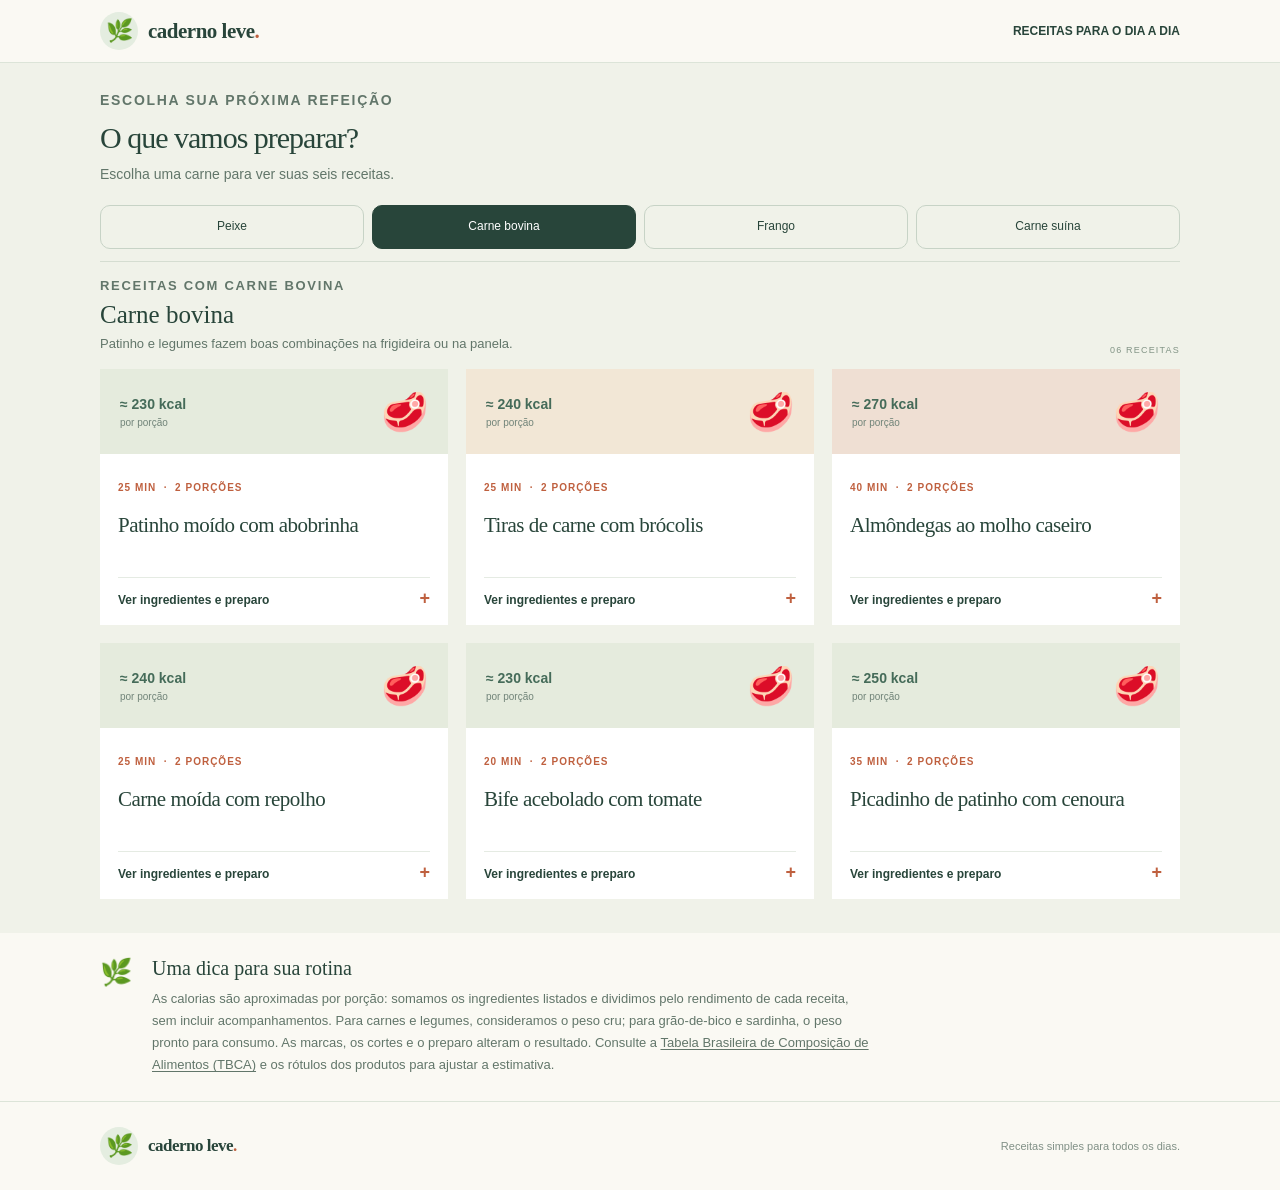
==== commit f5fbb10c: "segunda atualizacao" ====
--- a/boi.html
+++ b/boi.html
@@ -1,4 +1,203 @@
-<!DOCTYPE html><html lang="pt-BR"><head><meta charset="UTF-8"><meta name="viewport" content="width=device-width, initial-scale=1"><meta name="description" content="Receitas simples e mais leves com carne bovina."><title>Carne bovina | Caderno Leve</title><link rel="stylesheet" href="style.css"></head><body>
-<header class="top"><div class="wrap top-inner"><a class="brand" href="index.html"><span class="brand-mark" aria-hidden="true">🌿</span><span>caderno leve<span class="brand-dot">.</span></span></a><span class="top-link">RECEITAS PARA O DIA A DIA</span></div></header>
-<main><section class="recipes" id="receitas"><div class="wrap"><div class="heading-row"><div><p class="eyebrow">ESCOLHA SUA PRÓXIMA REFEIÇÃO</p><h2>O que vamos preparar?</h2><p>Escolha uma carne para ver suas seis receitas.</p></div></div><nav class="category-nav" aria-label="Categorias de receitas"><a href="peixe.html">Peixe</a><a href="boi.html" class="active" aria-current="page">Carne bovina</a><a href="frango.html">Frango</a><a href="porco.html">Carne suína</a></nav><div class="category-title"><div><p class="eyebrow">RECEITAS COM CARNE BOVINA</p><h3>Carne bovina</h3><p>Patinho e legumes fazem boas combinações na frigideira ou na panela.</p></div><small>06 RECEITAS</small></div><div class="grid" id="recipe-grid"><article class="card"><div class="card-visual"><span class="calorie">≈ 230 kcal <small>por porção</small></span><span aria-hidden="true">🥩</span></div><div class="card-content"><p class="meta">25 MIN &nbsp;·&nbsp; 2 PORÇÕES</p><h4>Patinho moído com abobrinha</h4><details><summary>Ver ingredientes e preparo</summary><div class="detail"><b>Ingredientes</b><ul><li>300 g de patinho moído</li><li>200 g de abobrinha em cubos</li><li>100 g de tomate picado</li><li>50 g de cebola picada</li><li>5 ml de azeite</li><li>Alho, sal e cheiro-verde a gosto</li></ul><b>Modo de preparo</b><p>Refogue cebola e alho no azeite. Adicione a carne e cozinhe até perder a cor rosada. Junte o tomate e a abobrinha e cozinhe até os legumes ficarem macios. Finalize com cheiro-verde.</p></div></details></div></article><article class="card"><div class="card-visual"><span class="calorie">≈ 240 kcal <small>por porção</small></span><span aria-hidden="true">🥩</span></div><div class="card-content"><p class="meta">25 MIN &nbsp;·&nbsp; 2 PORÇÕES</p><h4>Tiras de carne com brócolis</h4><details><summary>Ver ingredientes e preparo</summary><div class="detail"><b>Ingredientes</b><ul><li>300 g de patinho em tiras</li><li>200 g de brócolis em floretes</li><li>80 g de cebola em tiras</li><li>5 ml de azeite</li><li>Alho, sal e pimenta a gosto</li></ul><b>Modo de preparo</b><p>Cozinhe o brócolis rapidamente até ficar macio. Aqueça o azeite e doure a carne com a cebola e o alho. Junte o brócolis e mexa até tudo aquecer.</p></div></details></div></article><article class="card"><div class="card-visual"><span class="calorie">≈ 270 kcal <small>por porção</small></span><span aria-hidden="true">🥩</span></div><div class="card-content"><p class="meta">40 MIN &nbsp;·&nbsp; 2 PORÇÕES</p><h4>Almôndegas ao molho caseiro</h4><details><summary>Ver ingredientes e preparo</summary><div class="detail"><b>Ingredientes</b><ul><li>300 g de patinho moído</li><li>1 ovo pequeno</li><li>20 g de aveia em flocos finos</li><li>200 g de tomate picado</li><li>50 g de cebola picada</li><li>Alho, sal e ervas a gosto</li></ul><b>Modo de preparo</b><p>Misture carne, ovo, aveia e temperos; modele as almôndegas. Asse a 200 °C por cerca de 20 a 25 minutos, até estarem cozidas por dentro. Cozinhe tomate, cebola e alho com um pouco de água para formar um molho e sirva sobre as almôndegas.</p></div></details></div></article><article class="card"><div class="card-visual"><span class="calorie">≈ 240 kcal <small>por porção</small></span><span aria-hidden="true">🥩</span></div><div class="card-content"><p class="meta">25 MIN &nbsp;·&nbsp; 2 PORÇÕES</p><h4>Carne moída com repolho</h4><details><summary>Ver ingredientes e preparo</summary><div class="detail"><b>Ingredientes</b><ul><li>300 g de patinho moído</li><li>200 g de repolho fatiado</li><li>100 g de tomate picado</li><li>50 g de cebola</li><li>5 ml de azeite</li><li>Alho, sal e pimenta a gosto</li></ul><b>Modo de preparo</b><p>Refogue a cebola e o alho no azeite. Adicione a carne e cozinhe até perder a cor rosada. Junte o tomate e o repolho e cozinhe até amaciar.</p></div></details></div></article><article class="card"><div class="card-visual"><span class="calorie">≈ 230 kcal <small>por porção</small></span><span aria-hidden="true">🥩</span></div><div class="card-content"><p class="meta">20 MIN &nbsp;·&nbsp; 2 PORÇÕES</p><h4>Bife acebolado com tomate</h4><details><summary>Ver ingredientes e preparo</summary><div class="detail"><b>Ingredientes</b><ul><li>300 g de patinho em bifes finos</li><li>100 g de cebola em rodelas</li><li>150 g de tomate em rodelas</li><li>5 ml de azeite</li><li>Alho, sal e pimenta a gosto</li></ul><b>Modo de preparo</b><p>Tempere os bifes e doure-os em frigideira com o azeite. Retire, refogue a cebola e o tomate na mesma frigideira e sirva sobre a carne.</p></div></details></div></article><article class="card"><div class="card-visual"><span class="calorie">≈ 250 kcal <small>por porção</small></span><span aria-hidden="true">🥩</span></div><div class="card-content"><p class="meta">35 MIN &nbsp;·&nbsp; 2 PORÇÕES</p><h4>Picadinho de patinho com cenoura</h4><details><summary>Ver ingredientes e preparo</summary><div class="detail"><b>Ingredientes</b><ul><li>300 g de patinho em cubos pequenos</li><li>200 g de cenoura em cubos</li><li>100 g de tomate picado</li><li>50 g de cebola</li><li>5 ml de azeite</li><li>Alho, sal e cheiro-verde a gosto</li></ul><b>Modo de preparo</b><p>Refogue a cebola e o alho no azeite e doure a carne. Junte o tomate, a cenoura e água suficiente para cozinhar. Tampe e cozinhe até a carne e a cenoura ficarem macias; finalize com cheiro-verde.</p></div></details></div></article></div></div></section>
-<section class="wrap tip"><div class="tip-icon" aria-hidden="true">🌿</div><div><h3>Uma dica para sua rotina</h3><p>As calorias são aproximadas por porção: somamos os ingredientes listados e dividimos pelo rendimento de cada receita, sem incluir acompanhamentos. Para carnes e legumes, consideramos o peso cru; para grão-de-bico e sardinha, o peso pronto para consumo. As marcas, os cortes e o preparo alteram o resultado. Consulte a <a href="https://www.tbca.net.br/" target="_blank" rel="noopener noreferrer">Tabela Brasileira de Composição de Alimentos (TBCA)</a> e os rótulos dos produtos para ajustar a estimativa.</p></div></section></main><footer><div class="wrap foot"><a class="brand" href="index.html"><span class="brand-mark" aria-hidden="true">🌿</span><span>caderno leve<span class="brand-dot">.</span></span></a><p>Receitas simples para todos os dias.</p></div></footer></body></html>+<!DOCTYPE html>
+<html lang="pt-BR">
+
+<head>
+    <meta charset="UTF-8">
+    <meta name="viewport" content="width=device-width, initial-scale=1">
+    <meta name="description" content="Receitas simples e mais leves com carne bovina.">
+    <title>Carne bovina | Caderno Leve</title>
+    <link rel="stylesheet" href="style.css">
+</head>
+
+<body>
+    <header class="top">
+        <div class="wrap top-inner"><a class="brand" href="index.html"><span class="brand-mark"
+                    aria-hidden="true">🌿</span><span>caderno leve<span class="brand-dot">.</span></span></a><span
+                class="top-link">RECEITAS PARA O DIA A DIA</span></div>
+    </header>
+    <main>
+        <section class="recipes" id="receitas">
+            <div class="wrap">
+                <div class="heading-row">
+                    <div>
+                        <p class="eyebrow">ESCOLHA SUA PRÓXIMA REFEIÇÃO</p>
+                        <h2>O que vamos preparar?</h2>
+                        <p>Escolha uma carne para ver suas seis receitas.</p>
+                    </div>
+                </div>
+                <nav class="category-nav" aria-label="Categorias de receitas"><a href="peixe.html">Peixe</a><a
+                        href="boi.html" class="active" aria-current="page">Carne bovina</a><a
+                        href="frango.html">Frango</a><a href="porco.html">Carne suína</a></nav>
+                <div class="category-title">
+                    <div>
+                        <p class="eyebrow">RECEITAS COM CARNE BOVINA</p>
+                        <h3>Carne bovina</h3>
+                        <p>Patinho e legumes fazem boas combinações na frigideira ou na panela.</p>
+                    </div><small>06 RECEITAS</small>
+                </div>
+                <div class="grid" id="recipe-grid">
+                    <article class="card">
+                        <div class="card-visual"><span class="calorie">≈ 230 kcal <small>por porção</small></span><span
+                                aria-hidden="true">🥩</span></div>
+                        <div class="card-content">
+                            <p class="meta">25 MIN &nbsp;·&nbsp; 2 PORÇÕES</p>
+                            <h4>Patinho moído com abobrinha</h4>
+                            <details>
+                                <summary>Ver ingredientes e preparo</summary>
+                                <div class="detail"><b>Ingredientes</b>
+                                    <ul>
+                                        <li>300 g de patinho moído</li>
+                                        <li>200 g de abobrinha em cubos</li>
+                                        <li>100 g de tomate picado</li>
+                                        <li>50 g de cebola picada</li>
+                                        <li>5 ml de azeite</li>
+                                        <li>Alho, sal e cheiro-verde a gosto</li>
+                                    </ul><b>Modo de preparo</b>
+                                    <p>Refogue cebola e alho no azeite. Adicione a carne e cozinhe até perder a cor
+                                        rosada. Junte o tomate e a abobrinha e cozinhe até os legumes ficarem macios.
+                                        Finalize com cheiro-verde.</p>
+                                </div>
+                            </details>
+                        </div>
+                    </article>
+                    <article class="card">
+                        <div class="card-visual"><span class="calorie">≈ 240 kcal <small>por porção</small></span><span
+                                aria-hidden="true">🥩</span></div>
+                        <div class="card-content">
+                            <p class="meta">25 MIN &nbsp;·&nbsp; 2 PORÇÕES</p>
+                            <h4>Tiras de carne com brócolis</h4>
+                            <details>
+                                <summary>Ver ingredientes e preparo</summary>
+                                <div class="detail"><b>Ingredientes</b>
+                                    <ul>
+                                        <li>300 g de patinho em tiras</li>
+                                        <li>200 g de brócolis em floretes</li>
+                                        <li>80 g de cebola em tiras</li>
+                                        <li>5 ml de azeite</li>
+                                        <li>Alho, sal e pimenta a gosto</li>
+                                    </ul><b>Modo de preparo</b>
+                                    <p>Cozinhe o brócolis rapidamente até ficar macio. Aqueça o azeite e doure a carne
+                                        com a cebola e o alho. Junte o brócolis e mexa até tudo aquecer.</p>
+                                </div>
+                            </details>
+                        </div>
+                    </article>
+                    <article class="card">
+                        <div class="card-visual"><span class="calorie">≈ 270 kcal <small>por porção</small></span><span
+                                aria-hidden="true">🥩</span></div>
+                        <div class="card-content">
+                            <p class="meta">40 MIN &nbsp;·&nbsp; 2 PORÇÕES</p>
+                            <h4>Almôndegas ao molho caseiro</h4>
+                            <details>
+                                <summary>Ver ingredientes e preparo</summary>
+                                <div class="detail"><b>Ingredientes</b>
+                                    <ul>
+                                        <li>300 g de patinho moído</li>
+                                        <li>1 ovo pequeno</li>
+                                        <li>20 g de aveia em flocos finos</li>
+                                        <li>200 g de tomate picado</li>
+                                        <li>50 g de cebola picada</li>
+                                        <li>Alho, sal e ervas a gosto</li>
+                                    </ul><b>Modo de preparo</b>
+                                    <p>Misture carne, ovo, aveia e temperos; modele as almôndegas. Asse a 200 °C por
+                                        cerca de 20 a 25 minutos, até estarem cozidas por dentro. Cozinhe tomate, cebola
+                                        e alho com um pouco de água para formar um molho e sirva sobre as almôndegas.
+                                    </p>
+                                </div>
+                            </details>
+                        </div>
+                    </article>
+                    <article class="card">
+                        <div class="card-visual"><span class="calorie">≈ 240 kcal <small>por porção</small></span><span
+                                aria-hidden="true">🥩</span></div>
+                        <div class="card-content">
+                            <p class="meta">25 MIN &nbsp;·&nbsp; 2 PORÇÕES</p>
+                            <h4>Carne moída com repolho</h4>
+                            <details>
+                                <summary>Ver ingredientes e preparo</summary>
+                                <div class="detail"><b>Ingredientes</b>
+                                    <ul>
+                                        <li>300 g de patinho moído</li>
+                                        <li>200 g de repolho fatiado</li>
+                                        <li>100 g de tomate picado</li>
+                                        <li>50 g de cebola</li>
+                                        <li>5 ml de azeite</li>
+                                        <li>Alho, sal e pimenta a gosto</li>
+                                    </ul><b>Modo de preparo</b>
+                                    <p>Refogue a cebola e o alho no azeite. Adicione a carne e cozinhe até perder a cor
+                                        rosada. Junte o tomate e o repolho e cozinhe até amaciar.</p>
+                                </div>
+                            </details>
+                        </div>
+                    </article>
+                    <article class="card">
+                        <div class="card-visual"><span class="calorie">≈ 230 kcal <small>por porção</small></span><span
+                                aria-hidden="true">🥩</span></div>
+                        <div class="card-content">
+                            <p class="meta">20 MIN &nbsp;·&nbsp; 2 PORÇÕES</p>
+                            <h4>Bife acebolado com tomate</h4>
+                            <details>
+                                <summary>Ver ingredientes e preparo</summary>
+                                <div class="detail"><b>Ingredientes</b>
+                                    <ul>
+                                        <li>300 g de patinho em bifes finos</li>
+                                        <li>100 g de cebola em rodelas</li>
+                                        <li>150 g de tomate em rodelas</li>
+                                        <li>5 ml de azeite</li>
+                                        <li>Alho, sal e pimenta a gosto</li>
+                                    </ul><b>Modo de preparo</b>
+                                    <p>Tempere os bifes e doure-os em frigideira com o azeite. Retire, refogue a cebola
+                                        e o tomate na mesma frigideira e sirva sobre a carne.</p>
+                                </div>
+                            </details>
+                        </div>
+                    </article>
+                    <article class="card">
+                        <div class="card-visual"><span class="calorie">≈ 250 kcal <small>por porção</small></span><span
+                                aria-hidden="true">🥩</span></div>
+                        <div class="card-content">
+                            <p class="meta">35 MIN &nbsp;·&nbsp; 2 PORÇÕES</p>
+                            <h4>Picadinho de patinho com cenoura</h4>
+                            <details>
+                                <summary>Ver ingredientes e preparo</summary>
+                                <div class="detail"><b>Ingredientes</b>
+                                    <ul>
+                                        <li>300 g de patinho em cubos pequenos</li>
+                                        <li>200 g de cenoura em cubos</li>
+                                        <li>100 g de tomate picado</li>
+                                        <li>50 g de cebola</li>
+                                        <li>5 ml de azeite</li>
+                                        <li>Alho, sal e cheiro-verde a gosto</li>
+                                    </ul><b>Modo de preparo</b>
+                                    <p>Refogue a cebola e o alho no azeite e doure a carne. Junte o tomate, a cenoura e
+                                        água suficiente para cozinhar. Tampe e cozinhe até a carne e a cenoura ficarem
+                                        macias; finalize com cheiro-verde.</p>
+                                </div>
+                            </details>
+                        </div>
+                    </article>
+                </div>
+            </div>
+        </section>
+        <section class="wrap tip">
+            <div class="tip-icon" aria-hidden="true">🌿</div>
+            <div>
+                <h3>Uma dica para sua rotina</h3>
+                <p>As calorias são aproximadas por porção: somamos os ingredientes listados e dividimos pelo rendimento
+                    de cada receita, sem incluir acompanhamentos. Para carnes e legumes, consideramos o peso cru; para
+                    grão-de-bico e sardinha, o peso pronto para consumo. As marcas, os cortes e o preparo alteram o
+                    resultado. Consulte a <a href="https://www.tbca.net.br/" target="_blank"
+                        rel="noopener noreferrer">Tabela Brasileira de Composição de Alimentos (TBCA)</a> e os rótulos
+                    dos produtos para ajustar a estimativa.</p>
+            </div>
+        </section>
+    </main>
+    <footer>
+        <div class="wrap foot"><a class="brand" href="index.html"><span class="brand-mark"
+                    aria-hidden="true">🌿</span><span>caderno leve<span class="brand-dot">.</span></span></a>
+            <p>Receitas simples para todos os dias.</p>
+        </div>
+    </footer>
+</body>
+
+</html>
--- a/style.css
+++ b/style.css
@@ -1,17 +1,989 @@
-
-:root{--ink:#28453a;--sub:#62766a;--paper:#faf9f3;--cream:#f0f2e9;--orange:#bf603f;--line:#dce4d8}*{box-sizing:border-box}html{scroll-behavior:smooth}body{margin:0;background:var(--paper);color:var(--ink);font-family:Arial,sans-serif}a{color:inherit;text-decoration:none}.wrap{width:min(1080px,calc(100% - 40px));margin:auto}.top{border-bottom:1px solid var(--line)}.top-inner{min-height:76px;display:flex;justify-content:space-between;align-items:center;gap:20px}.brand{display:flex;align-items:center;gap:10px;font:bold 21px Georgia,serif;letter-spacing:-.5px}.brand-mark{display:grid;place-items:center;width:38px;height:38px;background:#e4ede0;color:#426c54;border-radius:50%;font:22px Georgia}.brand-dot{color:var(--orange)}.top-link{font-size:12px;font-weight:bold}.hero{display:grid;grid-template-columns:1.15fr .85fr;align-items:center;gap:50px;padding:65px 0}.eyebrow{color:var(--orange);font-weight:bold;letter-spacing:1.7px;font-size:10px}.hero h1{font:normal clamp(43px,5vw,65px)/1.08 Georgia,serif;letter-spacing:-2px;margin:20px 0}.hero h1 em{color:var(--orange);font-weight:normal}.hero p:not(.eyebrow){color:var(--sub);font-size:15px;line-height:1.8;max-width:460px}.hero-link{display:inline-block;background:var(--ink);color:white;padding:16px 19px;margin-top:16px;font-weight:bold;font-size:12px}.hero-art{background:#e5ece0;min-height:270px;display:flex;flex-direction:column;align-items:center;justify-content:center;position:relative}.hero-art span{font-size:80px}.hero-art p{font:italic 18px Georgia,serif!important;color:var(--ink)!important}.hero-art small{position:absolute;top:19px;left:20px;font-size:9px;letter-spacing:1.2px;color:#718477}.recipes{background:var(--cream);padding:65px 0 80px}.heading-row{display:flex;justify-content:space-between;align-items:end;gap:20px}.heading-row h2{font:normal 38px Georgia,serif;letter-spacing:-1px;margin:14px 0}.heading-row p{color:var(--sub);font-size:14px;line-height:1.7;margin:0}.category-nav{display:flex;gap:8px;flex-wrap:wrap;margin:30px 0 35px}.category-nav a{padding:12px 16px;border:1px solid #c7d3c6;font-size:12px;border-radius:2px}.category-nav a:hover,.category-nav a.active{background:var(--ink);color:#fff;border-color:var(--ink)}.category-title{border-top:1px solid #d5ddd1;padding-top:27px;display:flex;justify-content:space-between;gap:20px;align-items:end;margin-bottom:20px}.category-title h3{font:normal 29px Georgia,serif;margin:8px 0}.category-title p{font-size:13px;color:var(--sub);margin:0;line-height:1.6}.category-title small{font-size:9px;letter-spacing:1.2px;color:#829486;white-space:nowrap}.grid{display:grid;grid-template-columns:repeat(3,1fr);gap:18px}.card{background:white;display:flex;flex-direction:column}.card-visual{height:120px;background:#e5ebdd;display:flex;justify-content:space-between;align-items:center;padding:20px}.card:nth-child(2) .card-visual{background:#f2e7d6}.card:nth-child(3) .card-visual{background:#efdfd3}.card-visual span:first-child{font:italic 16px Georgia;color:#799080}.card-visual span:last-child{font-size:48px}.card-content{padding:23px;display:flex;flex-direction:column;flex:1}.meta{color:var(--orange);font-size:10px;font-weight:bold;letter-spacing:1px}.card h4{font:normal 23px/1.2 Georgia,serif;letter-spacing:-.5px;margin:15px 0 20px;min-height:55px}.card details{border-top:1px solid #e5ebe3;padding-top:15px;margin-top:auto}.card summary{cursor:pointer;list-style:none;font-size:12px;font-weight:bold}.card summary::-webkit-details-marker{display:none}.card summary:after{content:' +';float:right;color:var(--orange);font-size:18px;line-height:10px}.card details[open] summary:after{content:' −'}.detail{font-size:13px;line-height:1.65;color:#62746a;padding-top:18px}.detail b{color:var(--ink)}.detail ul{padding-left:18px}.tip{padding:48px 0;display:flex;gap:20px;align-items:start}.tip-icon{font-size:26px}.tip h3{font:normal 25px Georgia;margin:0 0 8px}.tip p{font-size:13px;color:var(--sub);line-height:1.7;margin:0;max-width:720px}footer{border-top:1px solid var(--line)}.foot{padding:25px 0;display:flex;align-items:center;justify-content:space-between;gap:12px}.foot p{font-size:11px;color:#809086}.foot .brand{font-size:17px}a:focus-visible,summary:focus-visible{outline:3px solid var(--orange);outline-offset:3px}@media(max-width:760px){.hero{grid-template-columns:1fr;gap:24px;padding:45px 0}.hero-art{min-height:190px}.hero-art span{font-size:58px}.grid{grid-template-columns:repeat(2,1fr)}.heading-row h2{font-size:32px}}@media(max-width:520px){.wrap{width:calc(100% - 32px)}.brand{font-size:18px}.top-link{font-size:11px}.hero h1{font-size:43px}.grid{grid-template-columns:1fr}.card h4{min-height:0}.category-title small{display:none}.foot{align-items:start;flex-direction:column}.recipes{padding:50px 0}}
-
-/* Navegação compacta: categorias e receitas ficam no começo da página. */
-.recipes{padding:26px 0 34px}.heading-row h2{font-size:30px;margin:8px 0}.category-nav{margin:18px 0 12px}.category-title{padding-top:14px;margin-bottom:14px}.category-title h3{font-size:25px;margin:5px 0}.page-links{display:flex;justify-content:space-between;gap:12px;margin:0 0 14px;font-size:11px;font-weight:bold}.page-links a{padding:6px 0}.carousel-controls{display:flex;justify-content:flex-end;margin-bottom:14px}.carousel-controls>div{display:flex;gap:12px;align-items:center}.carousel-controls button{border:1px solid #c7d3c6;background:#fff;color:var(--ink);padding:10px 12px;cursor:pointer;font:700 12px Arial,sans-serif}.carousel-controls button:hover:not(:disabled){background:var(--ink);color:#fff}.carousel-controls button:disabled{opacity:.4;cursor:default}.carousel-controls span{font-size:11px;color:var(--sub);min-width:52px;text-align:center}.card[hidden]{display:none}.card-visual{height:85px}.card-visual span:last-child{font-size:38px}.card-content{padding:18px}.card h4{font-size:21px;margin:10px 0 16px;min-height:48px}.tip{padding:24px 0}.tip h3{font-size:20px}.top-inner{min-height:62px}@media(max-width:520px){.top-link{display:none}.recipes{padding:20px 0 28px}.heading-row h2{font-size:27px}.category-nav{gap:6px}.category-nav a{padding:9px 11px}.carousel-controls{justify-content:flex-start}.card h4{min-height:0}.card-visual{height:70px}.tip{padding:20px 0}}
-
-/* Botões de categorias de tamanhos iguais em qualquer tela. */
-.category-nav{display:grid;grid-template-columns:repeat(4,minmax(0,1fr));gap:8px}.category-nav a{display:flex;align-items:center;justify-content:center;text-align:center;min-width:0;min-height:44px;padding:10px 8px;line-height:1.25}.page-links{display:grid;grid-template-columns:repeat(2,minmax(0,1fr));gap:8px}.page-links a{display:flex;align-items:center;justify-content:center;min-height:40px;border:1px solid #c7d3c6;text-align:center;padding:8px 6px;font-size:12px}.page-links a:hover{background:var(--ink);color:#fff}.grid .card{display:flex}.grid .card[hidden]{display:none}@media(max-width:520px){.category-nav{grid-template-columns:repeat(2,minmax(0,1fr))}.category-nav a{min-height:42px}.page-links a{font-size:11px}}
-
-/* Categorias com cantos arredondados. */
-.category-nav a{border-radius:999px}
-
-/* Página inicial */
-.home-header-link{font-size:12px;font-weight:bold}.home-header-link span{color:var(--orange);margin-left:6px}.home-hero{display:grid;grid-template-columns:1.05fr .95fr;align-items:center;gap:65px;padding:60px 0}.home-hero h1{font:normal clamp(46px,5.4vw,70px)/1.05 Georgia,serif;letter-spacing:-2.5px;margin:18px 0}.home-hero h1 em{color:var(--orange);font-weight:normal}.home-hero-copy>p:not(.eyebrow):not(.home-small){font-size:15px;line-height:1.8;color:var(--sub);max-width:450px}.home-button{display:inline-flex;gap:30px;align-items:center;background:var(--ink);color:#fff;border-radius:999px;padding:16px 20px;font-size:12px;font-weight:bold;margin-top:12px}.home-button:hover{background:#416451}.home-small{font-size:9px;letter-spacing:1.4px;font-weight:bold;color:#8b9b8d;margin:25px 0 0}.home-illustration{height:350px;background:#e3eadc;position:relative;display:grid;place-items:center;overflow:hidden}.illustration-label{position:absolute;top:22px;left:23px;font-size:9px;font-weight:bold;letter-spacing:1.2px;line-height:1.6;color:#7c9080}.plate{width:230px;height:230px;border-radius:50%;background:#faf9f3;box-shadow:0 10px 0 #d2ddcc,0 13px 24px #a8b9a64d;display:grid;place-items:center;transform:rotate(-10deg)}.plate-inner{border:1px solid #dde7d9;border-radius:50%;width:175px;height:175px;display:grid;grid-template-columns:1fr 1fr;place-items:center;padding:22px}.plate-inner span{font-size:37px}.illustration-note{position:absolute;right:22px;bottom:19px;font:italic 14px Georgia,serif}.illustration-note span{color:var(--orange);font-style:normal}.home-categories{background:#f0f2e9;padding:67px 0 76px}.home-heading{display:flex;align-items:end;justify-content:space-between;gap:20px}.home-heading h2{font:normal clamp(31px,4vw,40px) Georgia,serif;letter-spacing:-1px;margin:12px 0}.home-heading p:not(.eyebrow){font-size:14px;color:var(--sub);margin:0}.home-heading>span{font-size:9px;letter-spacing:1.3px;color:#879a8b}.home-category-grid{display:grid;grid-template-columns:repeat(4,1fr);gap:16px;margin-top:30px}.home-category{background:#fff;display:flex;flex-direction:column;min-height:260px;padding:19px;transition:transform .2s ease,box-shadow .2s ease}.home-category:hover{transform:translateY(-4px);box-shadow:0 10px 22px #27433314}.cat-number{font-size:9px;letter-spacing:1.2px;color:#87988b}.cat-icon{display:grid;place-items:center;font-size:51px;min-height:100px;margin:10px 0 16px}.fish-card .cat-icon{background:#dfece5}.beef-card .cat-icon{background:#f0e3da}.chicken-card .cat-icon{background:#f4ecd2}.pork-card .cat-icon{background:#eddfd4}.cat-copy{display:flex;flex-direction:column;gap:8px}.cat-copy strong{font:normal 22px Georgia,serif}.cat-copy small{font-size:12px;color:var(--sub);min-height:30px;line-height:1.5}.cat-copy>span{font-size:11px;font-weight:bold;border-top:1px solid #e5ebe2;padding-top:14px}.cat-copy b{float:right;color:var(--orange)}.home-note{display:flex;gap:20px;align-items:flex-start;padding:45px 0}.home-note-icon{font-size:27px}.home-note h2{font:normal 27px Georgia,serif;margin:8px 0}.home-note p:not(.eyebrow){font-size:13px;color:var(--sub);line-height:1.7;max-width:650px;margin:0}@media(max-width:760px){.home-hero{grid-template-columns:1fr;gap:30px;padding:45px 0}.home-illustration{height:260px}.plate{width:180px;height:180px}.plate-inner{width:140px;height:140px;padding:16px}.plate-inner span{font-size:28px}.home-category-grid{grid-template-columns:repeat(2,1fr)}.home-heading>span{display:none}}@media(max-width:450px){.home-hero h1{font-size:43px}.home-header-link{font-size:11px}.home-categories{padding:48px 0}.home-category-grid{gap:10px}.home-category{padding:13px;min-height:230px}.cat-icon{font-size:40px;min-height:78px}.cat-copy strong{font-size:19px}.home-note{padding:30px 0}}
-
-/* Energia aproximada de cada porção. */
-.card-visual span.calorie{font:700 14px Arial,sans-serif;color:#456b59}.calorie small{display:block;margin-top:5px;font-size:10px;font-weight:400;color:#718479}.tip p a{text-decoration:underline;text-underline-offset:2px}
+:root {
+    --ink: #28453a;
+    --sub: #62766a;
+    --paper: #faf9f3;
+    --cream: #f0f2e9;
+    --orange: #bf603f;
+    --line: #dce4d8
+}
+
+* {
+    box-sizing: border-box
+}
+
+html {
+    scroll-behavior: smooth
+}
+
+body {
+    margin: 0;
+    background: var(--paper);
+    color: var(--ink);
+    font-family: Arial, sans-serif
+}
+
+a {
+    color: inherit;
+    text-decoration: none
+}
+
+.wrap {
+    width: min(1080px, calc(100% - 40px));
+    margin: auto
+}
+
+.top {
+    border-bottom: 1px solid var(--line)
+}
+
+.top-inner {
+    min-height: 76px;
+    display: flex;
+    justify-content: space-between;
+    align-items: center;
+    gap: 20px
+}
+
+.brand {
+    display: flex;
+    align-items: center;
+    gap: 10px;
+    font: bold 21px Georgia, serif;
+    letter-spacing: -.5px
+}
+
+.brand-mark {
+    display: grid;
+    place-items: center;
+    width: 38px;
+    height: 38px;
+    background: #e4ede0;
+    color: #426c54;
+    border-radius: 50%;
+    font: 22px Georgia
+}
+
+.brand-dot {
+    color: var(--orange)
+}
+
+.top-link {
+    font-size: 12px;
+    font-weight: bold
+}
+
+.hero {
+    display: grid;
+    grid-template-columns: 1.15fr .85fr;
+    align-items: center;
+    gap: 50px;
+    padding: 65px 0
+}
+
+.eyebrow {
+    color: var(--orange);
+    font-weight: bold;
+    letter-spacing: 1.7px;
+    font-size: 10px
+}
+
+.hero h1 {
+    font: normal clamp(43px, 5vw, 65px)/1.08 Georgia, serif;
+    letter-spacing: -2px;
+    margin: 20px 0
+}
+
+.hero h1 em {
+    color: var(--orange);
+    font-weight: normal
+}
+
+.hero p:not(.eyebrow) {
+    color: var(--sub);
+    font-size: 15px;
+    line-height: 1.8;
+    max-width: 460px
+}
+
+.hero-link {
+    display: inline-block;
+    background: var(--ink);
+    color: white;
+    padding: 16px 19px;
+    margin-top: 16px;
+    font-weight: bold;
+    font-size: 12px
+}
+
+.hero-art {
+    background: #e5ece0;
+    min-height: 270px;
+    display: flex;
+    flex-direction: column;
+    align-items: center;
+    justify-content: center;
+    position: relative
+}
+
+.hero-art span {
+    font-size: 80px
+}
+
+.hero-art p {
+    font: italic 18px Georgia, serif !important;
+    color: var(--ink) !important
+}
+
+.hero-art small {
+    position: absolute;
+    top: 19px;
+    left: 20px;
+    font-size: 9px;
+    letter-spacing: 1.2px;
+    color: #718477
+}
+
+.recipes {
+    background: var(--cream);
+    padding: 65px 0 80px
+}
+
+.heading-row {
+    display: flex;
+    justify-content: space-between;
+    align-items: end;
+    gap: 20px
+}
+
+.heading-row h2 {
+    font: normal 38px Georgia, serif;
+    letter-spacing: -1px;
+    margin: 14px 0
+}
+
+.heading-row p {
+    color: var(--sub);
+    font-size: 14px;
+    line-height: 1.7;
+    margin: 0
+}
+
+.category-nav {
+    display: flex;
+    gap: 8px;
+    flex-wrap: wrap;
+    margin: 30px 0 35px
+}
+
+.category-nav a {
+    padding: 12px 16px;
+    border: 1px solid #c7d3c6;
+    font-size: 12px;
+    border-radius: 2px
+}
+
+.category-nav a:hover,
+.category-nav a.active {
+    background: var(--ink);
+    color: #fff;
+    border-color: var(--ink)
+}
+
+.category-title {
+    border-top: 1px solid #d5ddd1;
+    padding-top: 27px;
+    display: flex;
+    justify-content: space-between;
+    gap: 20px;
+    align-items: end;
+    margin-bottom: 20px
+}
+
+.category-title h3 {
+    font: normal 29px Georgia, serif;
+    margin: 8px 0
+}
+
+.category-title p {
+    font-size: 13px;
+    color: var(--sub);
+    margin: 0;
+    line-height: 1.6
+}
+
+.category-title small {
+    font-size: 9px;
+    letter-spacing: 1.2px;
+    color: #829486;
+    white-space: nowrap
+}
+
+.grid {
+    display: grid;
+    grid-template-columns: repeat(3, 1fr);
+    gap: 18px
+}
+
+.card {
+    background: white;
+    display: flex;
+    flex-direction: column
+}
+
+.card-visual {
+    height: 120px;
+    background: #e5ebdd;
+    display: flex;
+    justify-content: space-between;
+    align-items: center;
+    padding: 20px
+}
+
+.card:nth-child(2) .card-visual {
+    background: #f2e7d6
+}
+
+.card:nth-child(3) .card-visual {
+    background: #efdfd3
+}
+
+.card-visual span:first-child {
+    font: italic 16px Georgia;
+    color: #799080
+}
+
+.card-visual span:last-child {
+    font-size: 48px
+}
+
+.card-content {
+    padding: 23px;
+    display: flex;
+    flex-direction: column;
+    flex: 1
+}
+
+.meta {
+    color: var(--orange);
+    font-size: 10px;
+    font-weight: bold;
+    letter-spacing: 1px
+}
+
+.card h4 {
+    font: normal 23px/1.2 Georgia, serif;
+    letter-spacing: -.5px;
+    margin: 15px 0 20px;
+    min-height: 55px
+}
+
+.card details {
+    border-top: 1px solid #e5ebe3;
+    padding-top: 15px;
+    margin-top: auto
+}
+
+.card summary {
+    cursor: pointer;
+    list-style: none;
+    font-size: 12px;
+    font-weight: bold
+}
+
+.card summary::-webkit-details-marker {
+    display: none
+}
+
+.card summary:after {
+    content: ' +';
+    float: right;
+    color: var(--orange);
+    font-size: 18px;
+    line-height: 10px
+}
+
+.card details[open] summary:after {
+    content: ' −'
+}
+
+.detail {
+    font-size: 13px;
+    line-height: 1.65;
+    color: #62746a;
+    padding-top: 18px
+}
+
+.detail b {
+    color: var(--ink)
+}
+
+.detail ul {
+    padding-left: 18px
+}
+
+.tip {
+    padding: 48px 0;
+    display: flex;
+    gap: 20px;
+    align-items: start
+}
+
+.tip-icon {
+    font-size: 26px
+}
+
+.tip h3 {
+    font: normal 25px Georgia;
+    margin: 0 0 8px
+}
+
+.tip p {
+    font-size: 13px;
+    color: var(--sub);
+    line-height: 1.7;
+    margin: 0;
+    max-width: 720px
+}
+
+footer {
+    border-top: 1px solid var(--line)
+}
+
+.foot {
+    padding: 25px 0;
+    display: flex;
+    align-items: center;
+    justify-content: space-between;
+    gap: 12px
+}
+
+.foot p {
+    font-size: 11px;
+    color: #809086
+}
+
+.foot .brand {
+    font-size: 17px
+}
+
+a:focus-visible,
+summary:focus-visible {
+    outline: 3px solid var(--orange);
+    outline-offset: 3px
+}
+
+@media(max-width:760px) {
+    .hero {
+        grid-template-columns: 1fr;
+        gap: 24px;
+        padding: 45px 0
+    }
+
+    .hero-art {
+        min-height: 190px
+    }
+
+    .hero-art span {
+        font-size: 58px
+    }
+
+    .grid {
+        grid-template-columns: repeat(2, 1fr)
+    }
+
+    .heading-row h2 {
+        font-size: 32px
+    }
+}
+
+@media(max-width:520px) {
+    .wrap {
+        width: calc(100% - 32px)
+    }
+
+    .brand {
+        font-size: 18px
+    }
+
+    .top-link {
+        font-size: 11px
+    }
+
+    .hero h1 {
+        font-size: 43px
+    }
+
+    .grid {
+        grid-template-columns: 1fr
+    }
+
+    .card h4 {
+        min-height: 0
+    }
+
+    .category-title small {
+        display: none
+    }
+
+    .foot {
+        align-items: start;
+        flex-direction: column
+    }
+
+    .recipes {
+        padding: 50px 0
+    }
+}
+
+.recipes {
+    padding: 26px 0 34px
+}
+
+.heading-row h2 {
+    font-size: 30px;
+    margin: 8px 0
+}
+
+.category-nav {
+    margin: 18px 0 12px
+}
+
+.category-title {
+    padding-top: 14px;
+    margin-bottom: 14px
+}
+
+.category-title h3 {
+    font-size: 25px;
+    margin: 5px 0
+}
+
+.page-links {
+    display: flex;
+    justify-content: space-between;
+    gap: 12px;
+    margin: 0 0 14px;
+    font-size: 11px;
+    font-weight: bold
+}
+
+.page-links a {
+    padding: 6px 0
+}
+
+.carousel-controls {
+    display: flex;
+    justify-content: flex-end;
+    margin-bottom: 14px
+}
+
+.carousel-controls>div {
+    display: flex;
+    gap: 12px;
+    align-items: center
+}
+
+.carousel-controls button {
+    border: 1px solid #c7d3c6;
+    background: #fff;
+    color: var(--ink);
+    padding: 10px 12px;
+    cursor: pointer;
+    font: 700 12px Arial, sans-serif
+}
+
+.carousel-controls button:hover:not(:disabled) {
+    background: var(--ink);
+    color: #fff
+}
+
+.carousel-controls button:disabled {
+    opacity: .4;
+    cursor: default
+}
+
+.carousel-controls span {
+    font-size: 11px;
+    color: var(--sub);
+    min-width: 52px;
+    text-align: center
+}
+
+.card[hidden] {
+    display: none
+}
+
+.card-visual {
+    height: 85px
+}
+
+.card-visual span:last-child {
+    font-size: 38px
+}
+
+.card-content {
+    padding: 18px
+}
+
+.card h4 {
+    font-size: 21px;
+    margin: 10px 0 16px;
+    min-height: 48px
+}
+
+.tip {
+    padding: 24px 0
+}
+
+.tip h3 {
+    font-size: 20px
+}
+
+.top-inner {
+    min-height: 62px
+}
+
+@media(max-width:520px) {
+    .top-link {
+        display: none
+    }
+
+    .recipes {
+        padding: 20px 0 28px
+    }
+
+    .heading-row h2 {
+        font-size: 27px
+    }
+
+    .category-nav {
+        gap: 6px
+    }
+
+    .category-nav a {
+        padding: 9px 11px
+    }
+
+    .carousel-controls {
+        justify-content: flex-start
+    }
+
+    .card h4 {
+        min-height: 0
+    }
+
+    .card-visual {
+        height: 70px
+    }
+
+    .tip {
+        padding: 20px 0
+    }
+}
+
+.category-nav {
+    display: grid;
+    grid-template-columns: repeat(4, minmax(0, 1fr));
+    gap: 8px
+}
+
+.category-nav a {
+    display: flex;
+    align-items: center;
+    justify-content: center;
+    text-align: center;
+    min-width: 0;
+    min-height: 44px;
+    padding: 10px 8px;
+    line-height: 1.25
+}
+
+.page-links {
+    display: grid;
+    grid-template-columns: repeat(2, minmax(0, 1fr));
+    gap: 8px
+}
+
+.page-links a {
+    display: flex;
+    align-items: center;
+    justify-content: center;
+    min-height: 40px;
+    border: 1px solid #c7d3c6;
+    text-align: center;
+    padding: 8px 6px;
+    font-size: 12px
+}
+
+.page-links a:hover {
+    background: var(--ink);
+    color: #fff
+}
+
+.grid .card {
+    display: flex
+}
+
+.grid .card[hidden] {
+    display: none
+}
+
+@media(max-width:520px) {
+    .category-nav {
+        grid-template-columns: repeat(2, minmax(0, 1fr))
+    }
+
+    .category-nav a {
+        min-height: 42px
+    }
+
+    .page-links a {
+        font-size: 11px
+    }
+}
+
+.category-nav a {
+    border-radius: 10px
+}
+
+.home-header-link {
+    font-size: 12px;
+    font-weight: bold
+}
+
+.home-header-link span {
+    color: var(--orange);
+    margin-left: 6px
+}
+
+.home-hero {
+    display: grid;
+    grid-template-columns: 1.05fr .95fr;
+    align-items: center;
+    gap: 65px;
+    padding: 60px 0
+}
+
+.home-hero h1 {
+    font: normal clamp(46px, 5.4vw, 70px)/1.05 Georgia, serif;
+    letter-spacing: -2.5px;
+    margin: 18px 0
+}
+
+.home-hero h1 em {
+    color: var(--orange);
+    font-weight: normal
+}
+
+.home-hero-copy>p:not(.eyebrow):not(.home-small) {
+    font-size: 15px;
+    line-height: 1.8;
+    color: var(--sub);
+    max-width: 450px
+}
+
+.home-button {
+    display: inline-flex;
+    gap: 30px;
+    align-items: center;
+    background: var(--ink);
+    color: #fff;
+    border-radius: 999px;
+    padding: 16px 20px;
+    font-size: 12px;
+    font-weight: bold;
+    margin-top: 12px
+}
+
+.home-button:hover {
+    background: #416451
+}
+
+.home-small {
+    font-size: 9px;
+    letter-spacing: 1.4px;
+    font-weight: bold;
+    color: #8b9b8d;
+    margin: 25px 0 0
+}
+
+.home-illustration {
+    height: 350px;
+    background: #e3eadc;
+    position: relative;
+    display: grid;
+    place-items: center;
+    overflow: hidden
+}
+
+.illustration-label {
+    position: absolute;
+    top: 22px;
+    left: 23px;
+    font-size: 9px;
+    font-weight: bold;
+    letter-spacing: 1.2px;
+    line-height: 1.6;
+    color: #7c9080
+}
+
+.plate {
+    width: 230px;
+    height: 230px;
+    border-radius: 50%;
+    background: #faf9f3;
+    box-shadow: 0 10px 0 #d2ddcc, 0 13px 24px #a8b9a64d;
+    display: grid;
+    place-items: center;
+    transform: rotate(-10deg)
+}
+
+.plate-inner {
+    border: 1px solid #dde7d9;
+    border-radius: 50%;
+    width: 175px;
+    height: 175px;
+    display: grid;
+    grid-template-columns: 1fr 1fr;
+    place-items: center;
+    padding: 22px
+}
+
+.plate-inner span {
+    font-size: 37px
+}
+
+.illustration-note {
+    position: absolute;
+    right: 22px;
+    bottom: 19px;
+    font: italic 14px Georgia, serif
+}
+
+.illustration-note span {
+    color: var(--orange);
+    font-style: normal
+}
+
+.home-categories {
+    background: #f0f2e9;
+    padding: 67px 0 76px
+}
+
+.home-heading {
+    display: flex;
+    align-items: end;
+    justify-content: space-between;
+    gap: 20px
+}
+
+.home-heading h2 {
+    font: normal clamp(31px, 4vw, 40px) Georgia, serif;
+    letter-spacing: -1px;
+    margin: 12px 0
+}
+
+.home-heading p:not(.eyebrow) {
+    font-size: 14px;
+    color: var(--sub);
+    margin: 0
+}
+
+.home-heading>span {
+    font-size: 9px;
+    letter-spacing: 1.3px;
+    color: #879a8b
+}
+
+.home-category-grid {
+    display: grid;
+    grid-template-columns: repeat(4, 1fr);
+    gap: 16px;
+    margin-top: 30px
+}
+
+.home-category {
+    background: #fff;
+    display: flex;
+    flex-direction: column;
+    min-height: 260px;
+    padding: 19px;
+    transition: transform .2s ease, box-shadow .2s ease
+}
+
+.home-category:hover {
+    transform: translateY(-4px);
+    box-shadow: 0 10px 22px #27433314
+}
+
+.cat-number {
+    font-size: 9px;
+    letter-spacing: 1.2px;
+    color: #87988b
+}
+
+.cat-icon {
+    display: grid;
+    place-items: center;
+    font-size: 51px;
+    min-height: 100px;
+    margin: 10px 0 16px
+}
+
+.fish-card .cat-icon {
+    background: #dfece5
+}
+
+.beef-card .cat-icon {
+    background: #f0e3da
+}
+
+.chicken-card .cat-icon {
+    background: #f4ecd2
+}
+
+.pork-card .cat-icon {
+    background: #eddfd4
+}
+
+.cat-copy {
+    display: flex;
+    flex-direction: column;
+    gap: 8px
+}
+
+.cat-copy strong {
+    font: normal 22px Georgia, serif
+}
+
+.cat-copy small {
+    font-size: 12px;
+    color: var(--sub);
+    min-height: 30px;
+    line-height: 1.5
+}
+
+.cat-copy>span {
+    font-size: 11px;
+    font-weight: bold;
+    border-top: 1px solid #e5ebe2;
+    padding-top: 14px
+}
+
+.cat-copy b {
+    float: right;
+    color: var(--orange)
+}
+
+.home-note {
+    display: flex;
+    gap: 20px;
+    align-items: flex-start;
+    padding: 45px 0
+}
+
+.home-note-icon {
+    font-size: 27px
+}
+
+.home-note h2 {
+    font: normal 27px Georgia, serif;
+    margin: 8px 0
+}
+
+.home-note p:not(.eyebrow) {
+    font-size: 13px;
+    color: var(--sub);
+    line-height: 1.7;
+    max-width: 650px;
+    margin: 0
+}
+
+@media(max-width:760px) {
+    .home-hero {
+        grid-template-columns: 1fr;
+        gap: 30px;
+        padding: 45px 0
+    }
+
+    .home-illustration {
+        height: 260px
+    }
+
+    .plate {
+        width: 180px;
+        height: 180px
+    }
+
+    .plate-inner {
+        width: 140px;
+        height: 140px;
+        padding: 16px
+    }
+
+    .plate-inner span {
+        font-size: 28px
+    }
+
+    .home-category-grid {
+        grid-template-columns: repeat(2, 1fr)
+    }
+
+    .home-heading>span {
+        display: none
+    }
+}
+
+@media(max-width:450px) {
+    .home-hero h1 {
+        font-size: 43px
+    }
+
+    .home-header-link {
+        font-size: 11px
+    }
+
+    .home-categories {
+        padding: 48px 0
+    }
+
+    .home-category-grid {
+        gap: 10px
+    }
+
+    .home-category {
+        padding: 13px;
+        min-height: 230px
+    }
+
+    .cat-icon {
+        font-size: 40px;
+        min-height: 78px
+    }
+
+    .cat-copy strong {
+        font-size: 19px
+    }
+
+    .home-note {
+        padding: 30px 0
+    }
+}
+
+.card-visual span.calorie {
+    font: 700 14px Arial, sans-serif;
+    color: #456b59
+}
+
+.calorie small {
+    display: block;
+    margin-top: 5px;
+    font-size: 10px;
+    font-weight: 400;
+    color: #718479
+}
+
+.tip p a {
+    text-decoration: underline;
+    text-underline-offset: 2px
+}
